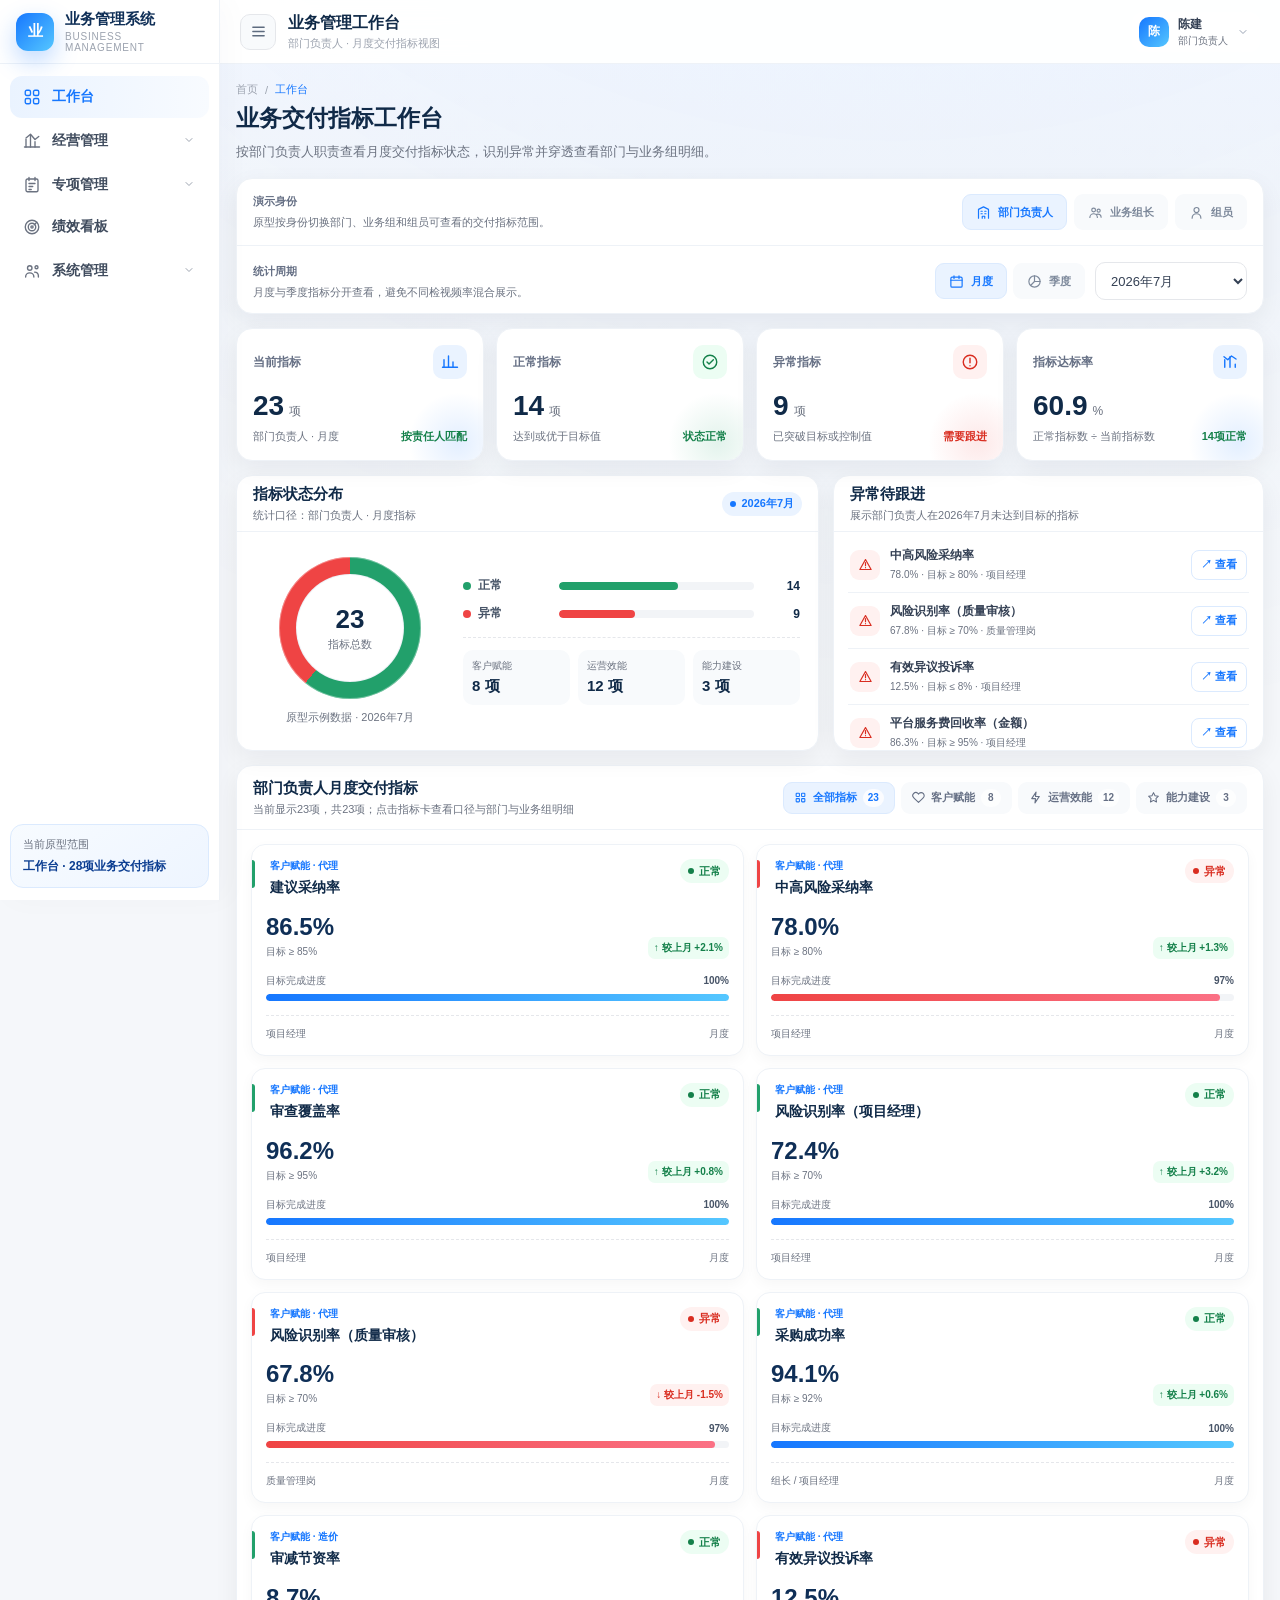
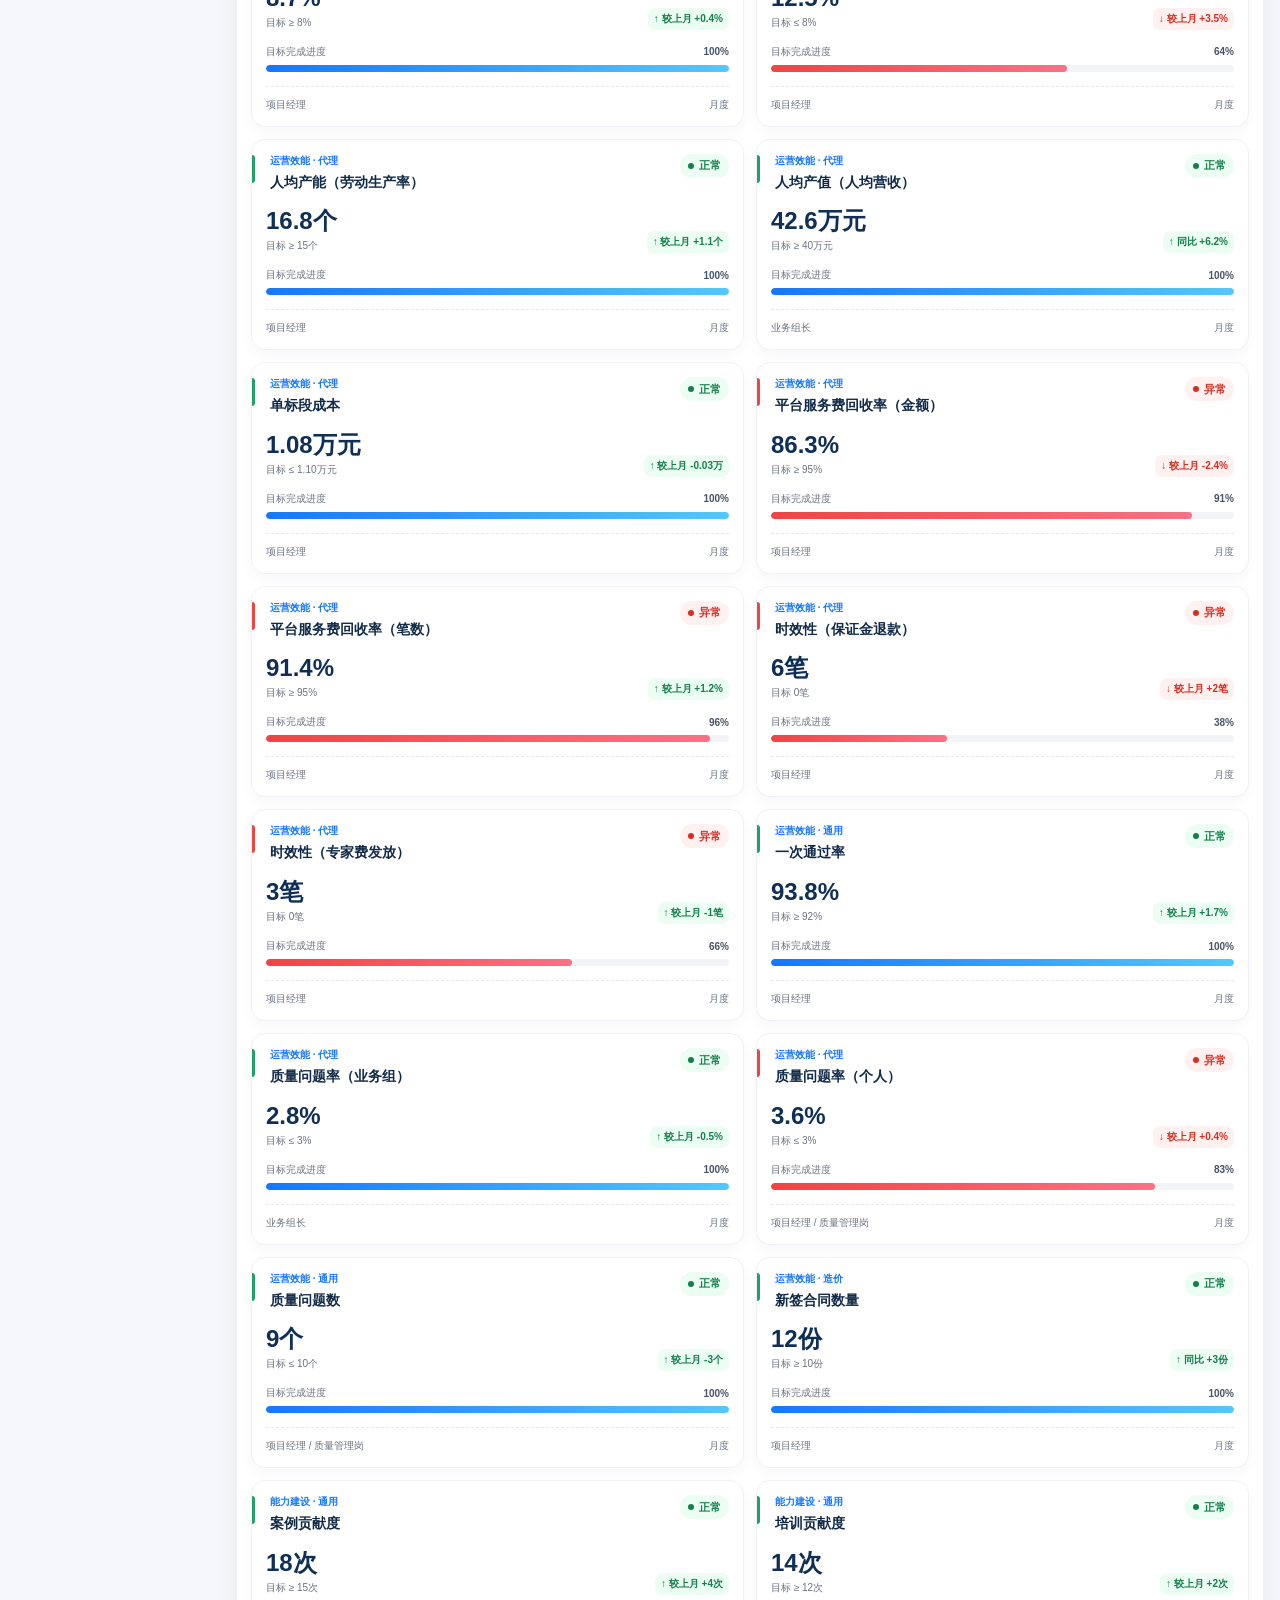
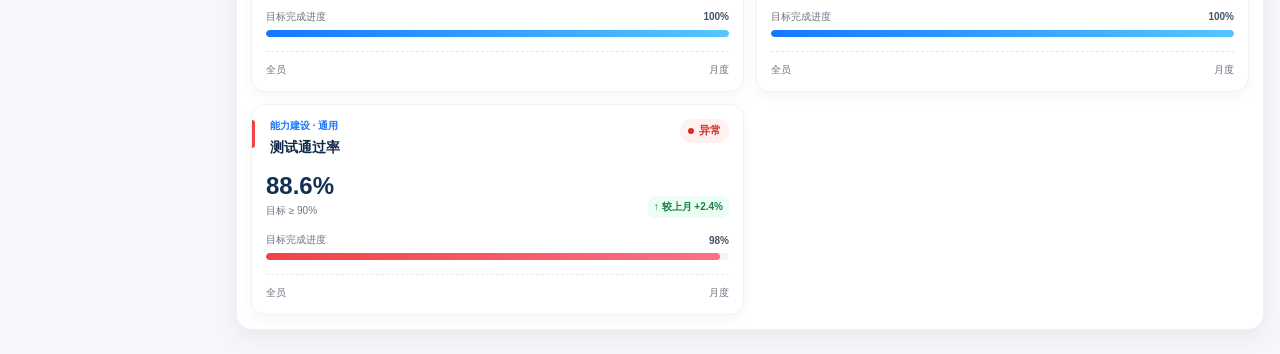
==== pages/dashboard.html @ 9333ccc8 "feat: initialize business management prototype" ====
<!DOCTYPE html>
<html lang="zh-CN">
<head>
  <meta charset="UTF-8" />
  <meta name="viewport" content="width=device-width, initial-scale=1.0" />
  <title>工作台 - 业务管理系统</title>
  <link rel="stylesheet" href="../assets/css/theme.css" />
  <link rel="stylesheet" href="../assets/css/layout.css" />
  <link rel="stylesheet" href="../assets/css/dashboard-controls.css" />
  <link rel="stylesheet" href="../assets/css/dashboard.css" />
</head>
<body data-page="dashboard">
  <div class="app-shell">
    <aside class="app-sidebar">
      <div class="app-brand">
        <div class="brand-mark">业</div>
        <div class="brand-copy">
          <strong>业务管理系统</strong>
          <span>Business Management</span>
        </div>
      </div>
      <nav class="app-menu" id="appMenu" aria-label="主菜单"></nav>
      <div class="sidebar-scope">
        <span>当前原型范围</span>
        <strong>工作台 · 28项业务交付指标</strong>
      </div>
    </aside>

    <main class="app-main">
      <header class="app-topbar">
        <div class="topbar-left">
          <button type="button" class="icon-only-btn" id="sidebarToggle" aria-label="收起侧边菜单" title="收起或展开侧边菜单">
            <svg viewBox="0 0 24 24" aria-hidden="true"><path d="M4 6h16M4 12h16M4 18h16"/></svg>
          </button>
          <div class="topbar-title">
            <strong>业务管理工作台</strong>
            <span id="topbarViewDescription">部门负责人 · 月度交付指标视图</span>
          </div>
        </div>
        <div class="topbar-actions">
          <button type="button" class="user-trigger" aria-expanded="false">
            <div class="avatar" id="currentUserAvatar">陈</div>
            <div class="user-copy"><strong id="currentUserName">陈建</strong><span id="currentUserRole">部门负责人</span></div>
            <span class="chevron"><svg viewBox="0 0 24 24" aria-hidden="true"><path d="m6 9 6 6 6-6"/></svg></span>
          </button>
        </div>
      </header>

      <section class="app-content">
        <div class="page-header">
          <div class="page-title">
            <div class="breadcrumb"><span>首页</span><span>/</span><span class="current">工作台</span></div>
            <h1>业务交付指标工作台</h1>
            <p id="pageViewDescription">按部门负责人职责查看月度交付指标状态，识别异常并穿透查看部门与业务组明细。</p>
          </div>
        </div>

        <section class="panel dashboard-control-panel" aria-label="演示身份与统计周期">
          <div class="dashboard-role-row">
            <div class="dashboard-control-copy">
              <span class="field-label">演示身份</span>
              <p>原型按身份切换部门、业务组和组员可查看的交付指标范围。</p>
            </div>
            <div class="dashboard-role-tabs" id="roleViewTabs" aria-label="切换演示身份"></div>
          </div>
          <div class="dashboard-filter-row">
            <div class="dashboard-control-copy">
              <span class="field-label">统计周期</span>
              <p>月度与季度指标分开查看，避免不同检视频率混合展示。</p>
            </div>
            <div class="dashboard-period-controls">
              <div class="dashboard-period-tabs" id="periodTypeTabs" aria-label="切换统计周期模式">
                <button type="button" class="dashboard-period-tab active" data-period-type="月度" aria-pressed="true">
                  <svg viewBox="0 0 24 24" aria-hidden="true"><rect x="3" y="5" width="18" height="16" rx="2"/><path d="M16 3v4M8 3v4M3 10h18"/></svg>
                  月度
                </button>
                <button type="button" class="dashboard-period-tab" data-period-type="季度" aria-pressed="false">
                  <svg viewBox="0 0 24 24" aria-hidden="true"><circle cx="12" cy="12" r="9"/><path d="M12 3v9h9M12 12 6 18"/></svg>
                  季度
                </button>
              </div>
              <label class="dashboard-period-value">
                <span class="sr-only">选择统计周期</span>
                <select class="form-select" id="periodValueSelect">
                  <option value="2026-07">2026年7月</option>
                  <option value="2026-06">2026年6月</option>
                  <option value="2026-05">2026年5月</option>
                  <option value="2026-04">2026年4月</option>
                  <option value="2026-03">2026年3月</option>
                  <option value="2026-02">2026年2月</option>
                  <option value="2026-01">2026年1月</option>
                  <option value="2025-12">2025年12月</option>
                  <option value="2025-11">2025年11月</option>
                  <option value="2025-10">2025年10月</option>
                  <option value="2025-09">2025年9月</option>
                  <option value="2025-08">2025年8月</option>
                </select>
              </label>
            </div>
          </div>
        </section>

        <section class="dashboard-summary" id="summaryCards" aria-label="指标概览"></section>

        <section class="dashboard-overview-grid">
          <article class="panel">
            <div class="panel-head">
              <div><h2>指标状态分布</h2><p id="statusOverviewDescription">统计口径：部门负责人 · 月度指标</p></div>
              <span class="status-tag pending" id="currentPeriodTag">2026年7月</span>
            </div>
            <div class="status-overview-body" id="statusOverview"></div>
          </article>
          <article class="panel">
            <div class="panel-head">
              <div><h2>异常待跟进</h2><p id="abnormalDescription">展示当前角色与周期下未达到目标的指标</p></div>
            </div>
            <div class="alert-list" id="alertList"></div>
          </article>
        </section>

        <section class="panel indicator-panel">
          <div class="panel-head indicator-panel-head">
            <div><h2 id="indicatorPanelTitle">部门负责人月度交付指标</h2><p id="indicatorResultText">点击指标卡查看口径与业务组明细</p></div>
            <div class="indicator-tabs" id="indicatorTabs" aria-label="指标分类"></div>
          </div>
          <div class="indicator-panel-body">
            <div class="metric-grid" id="metricGrid"></div>
          </div>
        </section>
      </section>
    </main>
  </div>

  <div class="drawer-mask hidden" id="metricDrawerMask"></div>
  <aside class="drawer hidden" id="metricDrawer" role="dialog" aria-modal="true" aria-labelledby="metricDrawerTitle">
    <div class="drawer-head">
      <div><h2 id="metricDrawerTitle">指标详情</h2><p id="metricDrawerSubtitle"></p></div>
      <button type="button" class="icon-only-btn" id="closeMetricDrawer" aria-label="关闭指标详情">
        <svg viewBox="0 0 24 24" aria-hidden="true"><path d="M6 6l12 12M18 6 6 18"/></svg>
      </button>
    </div>
    <div class="drawer-body" id="metricDrawerBody"></div>
    <div class="drawer-foot">
      <button type="button" class="ghost-btn" id="drawerCloseButton">
        <svg viewBox="0 0 24 24" aria-hidden="true"><path d="M18 6 6 18M6 6l12 12"/></svg>
        关闭
      </button>
      <button type="button" class="secondary-btn" id="drawerExportButton">
        <svg viewBox="0 0 24 24" aria-hidden="true"><path d="M12 3v12m0 0 4-4m-4 4-4-4"/><path d="M5 19h14"/></svg>
        导出明细
      </button>
      <button type="button" class="primary-btn" id="drawerDetailButton">
        <svg viewBox="0 0 24 24" aria-hidden="true"><path d="M4 19V5a2 2 0 0 1 2-2h12a2 2 0 0 1 2 2v14"/><path d="M8 7h8M8 11h8M8 15h5"/></svg>
        查看基础数据
      </button>
    </div>
  </aside>

  <script src="../assets/js/navigation.js"></script>
  <script src="../assets/js/common.js"></script>
  <script src="../assets/js/dashboard.js"></script>
</body>
</html>
---- assets/css/theme.css ----
:root {
  --primary: #1677ff;
  --primary-dark: #0b3d91;
  --primary-soft: #eaf3ff;
  --primary-bg: #f3f8ff;
  --primary-rgb: 22, 119, 255;
  --primary-accent: #55c7ff;
  --primary-accent-strong: #4f9cff;
  --primary-border: #bfdbfe;
  --primary-border-soft: #dbeafe;
  --primary-hover-bg: #f4f8ff;
  --primary-panel-bg: #f8fbff;
  --focus-border: #93c5fd;
  --focus-ring: rgba(var(--primary-rgb), 0.14);
  --heading: #102a48;
  --heading-strong: #0f2f57;
  --bg: #f5f7fa;
  --card: #ffffff;
  --text: #1f2937;
  --muted: #6b7280;
  --weak: #9ca3af;
  --border: #e5e7eb;
  --line: #eef2f7;
  --green: #22a06b;
  --green-soft: #ecfdf3;
  --orange: #f59e0b;
  --orange-soft: #fff7e6;
  --red: #ef4444;
  --red-soft: #fff1f0;
  --cyan: #06b6d4;
  --purple: #7c3aed;
  --shadow: 0 18px 45px rgba(20, 80, 180, 0.10);
  --soft-shadow: 0 8px 24px rgba(17, 24, 39, 0.06);
  --primary-shadow: rgba(var(--primary-rgb), 0.20);
  --primary-shadow-strong: rgba(var(--primary-rgb), 0.28);
  --font-size-caption: 11px;
  --font-size-secondary: 12px;
  --font-size-body: 13px;
  --font-size-control: 13px;
  --font-size-section: 14px;
  --sidebar-width: 236px;
  --sidebar-collapsed-width: 76px;
  --topbar-height: 64px;
  --radius-card: 16px;
  --radius-control: 10px;
}

* {
  box-sizing: border-box;
}

html,
body {
  width: 100%;
  min-width: 1180px;
  min-height: 100%;
}

body {
  margin: 0;
  color: var(--text);
  background: var(--bg);
  font-family: -apple-system, BlinkMacSystemFont, "Segoe UI", "PingFang SC",
    "Microsoft YaHei", Arial, sans-serif;
  font-size: var(--font-size-body);
}

button,
input,
textarea,
select {
  font: inherit;
}

button {
  cursor: pointer;
}

button:disabled {
  cursor: not-allowed;
  opacity: 0.56;
  box-shadow: none;
}

a {
  color: inherit;
  text-decoration: none;
}

svg {
  display: block;
}

.hidden {
  display: none !important;
}

.sr-only {
  position: absolute;
  width: 1px;
  height: 1px;
  padding: 0;
  margin: -1px;
  overflow: hidden;
  clip: rect(0, 0, 0, 0);
  white-space: nowrap;
  border: 0;
}
---- assets/css/layout.css ----
.app-shell {
  min-height: 100vh;
  display: grid;
  grid-template-columns: var(--sidebar-width) minmax(0, 1fr);
  background:
    radial-gradient(circle at 70% -20%, rgba(var(--primary-rgb), 0.08), transparent 34%),
    linear-gradient(180deg, #f6f9ff 0%, var(--bg) 220px);
  transition: grid-template-columns 0.22s ease;
}

.app-shell.sidebar-collapsed {
  grid-template-columns: var(--sidebar-collapsed-width) minmax(0, 1fr);
}

.app-sidebar {
  position: sticky;
  top: 0;
  z-index: 30;
  height: 100vh;
  display: flex;
  flex-direction: column;
  overflow: hidden;
  background: rgba(255, 255, 255, 0.98);
  border-right: 1px solid var(--line);
  box-shadow: 8px 0 28px rgba(15, 47, 87, 0.025);
}

.app-brand {
  height: var(--topbar-height);
  flex: 0 0 auto;
  display: flex;
  align-items: center;
  gap: 11px;
  padding: 0 16px;
  border-bottom: 1px solid var(--line);
}

.brand-mark {
  width: 38px;
  height: 38px;
  flex: 0 0 auto;
  display: grid;
  place-items: center;
  color: #fff;
  background: linear-gradient(135deg, var(--primary), var(--primary-accent));
  border-radius: 12px;
  box-shadow: 0 10px 24px var(--primary-shadow-strong);
  font-size: 15px;
  font-weight: 800;
}

.brand-copy {
  min-width: 0;
  display: flex;
  flex-direction: column;
  gap: 2px;
  transition: opacity 0.16s ease;
}

.brand-copy strong {
  overflow: hidden;
  color: var(--heading-strong);
  font-size: 15px;
  font-weight: 800;
  white-space: nowrap;
  text-overflow: ellipsis;
}

.brand-copy span {
  color: var(--weak);
  font-size: 10px;
  letter-spacing: 0.8px;
  text-transform: uppercase;
}

.app-menu {
  flex: 1;
  min-height: 0;
  padding: 12px 10px;
  overflow-x: hidden;
  overflow-y: auto;
}

.nav-item,
.nav-group-head {
  width: 100%;
  height: 42px;
  display: flex;
  align-items: center;
  gap: 10px;
  padding: 0 12px;
  color: #3f4b5d;
  background: transparent;
  border: 0;
  border-radius: 12px;
  font-size: 14px;
  font-weight: 700;
  text-align: left;
  transition: color 0.16s ease, background-color 0.16s ease;
}

.nav-item:hover,
.nav-group-head:hover {
  color: var(--primary);
  background: var(--primary-hover-bg);
}

.nav-item.active {
  color: var(--primary);
  background: linear-gradient(90deg, var(--primary-soft), var(--primary-panel-bg));
}

.nav-icon {
  width: 20px;
  height: 20px;
  flex: 0 0 auto;
  display: inline-flex;
  align-items: center;
  justify-content: center;
  color: #6b7280;
}

.nav-item:hover .nav-icon,
.nav-item.active .nav-icon,
.nav-group-head:hover .nav-icon,
.nav-group.is-active > .nav-group-head .nav-icon {
  color: var(--primary);
}

.nav-icon svg {
  width: 18px;
  height: 18px;
  fill: none;
  stroke: currentColor;
  stroke-width: 1.8;
  stroke-linecap: round;
  stroke-linejoin: round;
}

.nav-label {
  flex: 1;
  min-width: 0;
  overflow: hidden;
  white-space: nowrap;
  text-overflow: ellipsis;
}

.nav-group {
  margin-top: 2px;
  border-radius: 12px;
}

.nav-group.is-active > .nav-group-head {
  color: var(--primary);
}

.nav-chevron {
  width: 14px;
  height: 14px;
  flex: 0 0 auto;
  color: #9ca3af;
  transition: transform 0.2s ease;
}

.nav-chevron svg {
  width: 12px;
  height: 12px;
  fill: none;
  stroke: currentColor;
  stroke-width: 2;
  stroke-linecap: round;
  stroke-linejoin: round;
}

.nav-group.is-open .nav-chevron {
  color: var(--primary);
  transform: rotate(180deg);
}

.nav-children {
  display: none;
  padding: 2px 0 6px;
}

.nav-group.is-open .nav-children {
  display: block;
}

.nav-child {
  position: relative;
  height: 36px;
  display: flex;
  align-items: center;
  padding: 0 12px 0 48px;
  color: #566173;
  border-radius: 10px;
  font-size: 13px;
  font-weight: 600;
  transition: color 0.16s ease, background-color 0.16s ease;
}

.nav-child::before {
  content: "";
  position: absolute;
  left: 32px;
  top: 50%;
  width: 5px;
  height: 5px;
  background: #cbd5e1;
  border-radius: 999px;
  transform: translateY(-50%);
}

.nav-child:hover {
  color: var(--primary);
  background: var(--primary-hover-bg);
}

.nav-child.active {
  color: var(--primary);
  background: linear-gradient(90deg, var(--primary-soft), var(--primary-panel-bg));
  font-weight: 700;
}

.nav-child.active::before {
  background: var(--primary);
  box-shadow: 0 0 0 3px rgba(var(--primary-rgb), 0.10);
}

.sidebar-scope {
  flex: 0 0 auto;
  margin: 8px 10px 12px;
  padding: 12px;
  background: linear-gradient(145deg, #f7fbff, #eef5ff);
  border: 1px solid var(--primary-border-soft);
  border-radius: 13px;
}

.sidebar-scope span {
  display: block;
  margin-bottom: 5px;
  color: var(--muted);
  font-size: 11px;
}

.sidebar-scope strong {
  display: block;
  color: var(--primary-dark);
  font-size: 12px;
  line-height: 1.5;
}

.app-shell.sidebar-collapsed .brand-copy,
.app-shell.sidebar-collapsed .nav-label,
.app-shell.sidebar-collapsed .nav-chevron,
.app-shell.sidebar-collapsed .nav-children,
.app-shell.sidebar-collapsed .sidebar-scope {
  display: none;
}

.app-shell.sidebar-collapsed .app-brand {
  justify-content: center;
  padding: 0;
}

.app-shell.sidebar-collapsed .app-menu {
  padding-right: 8px;
  padding-left: 8px;
}

.app-shell.sidebar-collapsed .nav-item,
.app-shell.sidebar-collapsed .nav-group-head {
  justify-content: center;
  padding: 0;
}

.app-main {
  min-width: 0;
  min-height: 100vh;
  display: flex;
  flex-direction: column;
}

.app-topbar {
  position: sticky;
  top: 0;
  z-index: 20;
  height: var(--topbar-height);
  flex: 0 0 auto;
  display: flex;
  align-items: center;
  justify-content: space-between;
  gap: 18px;
  padding: 0 20px;
  background: rgba(255, 255, 255, 0.94);
  border-bottom: 1px solid var(--line);
  backdrop-filter: blur(14px);
}

.topbar-left,
.topbar-actions,
.toolbar {
  display: flex;
  align-items: center;
}

.topbar-left {
  min-width: 0;
  gap: 12px;
}

.topbar-title {
  min-width: 0;
}

.topbar-title strong {
  display: block;
  color: var(--heading);
  font-size: 16px;
  font-weight: 800;
}

.topbar-title span {
  display: block;
  margin-top: 2px;
  color: var(--weak);
  font-size: 11px;
}

.topbar-actions {
  position: relative;
  justify-content: flex-end;
  gap: 10px;
}

.toolbar {
  gap: 8px;
}

.icon-only-btn {
  width: 36px;
  height: 36px;
  display: inline-flex;
  align-items: center;
  justify-content: center;
  padding: 0;
  color: #5d6b7f;
  background: #f8fafc;
  border: 1px solid var(--border);
  border-radius: 10px;
}

.icon-only-btn:hover {
  color: var(--primary);
  background: var(--primary-hover-bg);
  border-color: var(--primary-border);
}

.icon-only-btn svg {
  width: 17px;
  height: 17px;
  fill: none;
  stroke: currentColor;
  stroke-width: 1.9;
  stroke-linecap: round;
  stroke-linejoin: round;
}

.user-trigger {
  height: 40px;
  display: flex;
  align-items: center;
  gap: 9px;
  padding: 0 10px 0 6px;
  color: #344054;
  background: #fff;
  border: 1px solid transparent;
  border-radius: 12px;
}

.user-trigger:hover,
.user-trigger.is-open {
  background: var(--primary-hover-bg);
  border-color: var(--primary-border-soft);
}

.avatar {
  width: 30px;
  height: 30px;
  display: grid;
  place-items: center;
  color: #fff;
  background: linear-gradient(135deg, var(--primary), var(--primary-accent));
  border-radius: 10px;
  font-size: 12px;
  font-weight: 800;
}

.user-copy {
  display: flex;
  flex-direction: column;
  align-items: flex-start;
  gap: 1px;
}

.user-copy strong {
  font-size: 12px;
}

.user-copy span {
  color: var(--muted);
  font-size: 10px;
}

.user-trigger .chevron {
  width: 12px;
  height: 12px;
  color: #98a2b3;
  transition: transform 0.16s ease;
}

.user-trigger.is-open .chevron {
  transform: rotate(180deg);
}

.user-trigger .chevron svg {
  width: 12px;
  height: 12px;
  fill: none;
  stroke: currentColor;
  stroke-width: 2;
  stroke-linecap: round;
  stroke-linejoin: round;
}

.user-menu {
  position: absolute;
  top: 48px;
  right: 0;
  z-index: 60;
  width: 260px;
  padding: 0 0 8px;
  overflow: hidden;
  background: #fff;
  border: 1px solid var(--line);
  border-radius: 14px;
  box-shadow: 0 18px 44px rgba(15, 23, 42, 0.14);
  transform-origin: top right;
  animation: user-menu-in 0.16s ease both;
}

@keyframes user-menu-in {
  from {
    opacity: 0;
    transform: translateY(-4px) scale(0.98);
  }

  to {
    opacity: 1;
    transform: translateY(0) scale(1);
  }
}

.user-menu-head {
  display: flex;
  align-items: center;
  gap: 10px;
  padding: 14px;
  background: linear-gradient(120deg, var(--primary-soft), var(--primary-panel-bg));
  border-bottom: 1px solid var(--line);
}

.user-menu-head div:last-child {
  min-width: 0;
}

.user-menu-head .avatar {
  width: 40px;
  height: 40px;
  flex: 0 0 auto;
  border-radius: 50%;
  font-size: 15px;
  box-shadow: 0 5px 12px var(--primary-shadow);
}

.user-menu-head strong,
.user-menu-head span {
  display: block;
}

.user-menu-head strong {
  color: var(--heading);
  font-size: 14px;
}

.user-menu-head span {
  margin-top: 4px;
  color: var(--muted);
  font-size: 12px;
}

.user-menu-meta {
  padding: 5px 0 2px;
}

.user-menu-row {
  display: flex;
  align-items: center;
  justify-content: space-between;
  gap: 12px;
  padding: 6px 14px;
  font-size: 12px;
}

.user-menu-row span {
  color: var(--muted);
}

.user-menu-row strong {
  color: #344054;
  font-weight: 700;
}

.user-menu-divider {
  height: 1px;
  margin: 6px 0;
  background: var(--line);
}

.user-menu-item,
.user-menu-action {
  width: 100%;
  height: 40px;
  display: flex;
  align-items: center;
  gap: 10px;
  padding: 0 14px;
  color: #465266;
  background: transparent;
  border: 0;
  font-size: 13px;
  font-weight: 500;
  text-align: left;
}

.user-menu-item:hover {
  color: var(--primary);
  background: var(--primary-hover-bg);
}

.user-menu-action {
  color: #d92d20;
  font-weight: 600;
}

.user-menu-action:hover {
  background: var(--red-soft);
}

.user-menu-icon {
  width: 18px;
  height: 18px;
  flex: 0 0 auto;
  display: inline-flex;
  align-items: center;
  justify-content: center;
  color: #6b7280;
}

.user-menu-item:hover .user-menu-icon {
  color: var(--primary);
}

.user-menu-action .user-menu-icon {
  color: #ef4444;
}

.user-menu-icon svg {
  width: 16px;
  height: 16px;
  fill: none;
  stroke: currentColor;
  stroke-width: 1.9;
  stroke-linecap: round;
  stroke-linejoin: round;
}

.app-content {
  flex: 1;
  min-height: 0;
  padding: 18px 20px 24px;
}

.page-header {
  display: flex;
  align-items: flex-start;
  justify-content: space-between;
  gap: 20px;
  margin-bottom: 16px;
}

.breadcrumb {
  display: flex;
  align-items: center;
  gap: 7px;
  margin-bottom: 7px;
  color: var(--weak);
  font-size: 11px;
}

.breadcrumb .current {
  color: var(--primary);
}

.page-title h1 {
  margin: 0;
  color: var(--heading);
  font-size: 23px;
  line-height: 1.3;
}

.page-title p {
  max-width: 760px;
  margin: 7px 0 0;
  color: var(--muted);
  font-size: 13px;
  line-height: 1.65;
}

.page-actions {
  display: flex;
  align-items: center;
  justify-content: flex-end;
  gap: 8px;
  padding-top: 16px;
}

.primary-btn,
.secondary-btn,
.ghost-btn,
.danger-btn {
  min-height: 36px;
  display: inline-flex;
  align-items: center;
  justify-content: center;
  gap: 6px;
  padding: 0 13px;
  border: 1px solid transparent;
  border-radius: var(--radius-control);
  font-size: 13px;
  font-weight: 700;
  white-space: nowrap;
}

.primary-btn {
  color: #fff;
  background: var(--primary);
  box-shadow: 0 8px 18px var(--primary-shadow);
}

.primary-btn:hover {
  background: #0969da;
}

.secondary-btn {
  color: var(--primary);
  background: #fff;
  border-color: var(--primary-border);
}

.secondary-btn:hover {
  background: var(--primary-hover-bg);
}

.ghost-btn {
  color: #526173;
  background: #f8fafc;
  border-color: var(--border);
}

.ghost-btn:hover {
  color: var(--primary);
  border-color: var(--primary-border);
}

.danger-btn {
  color: #d92d20;
  background: #fff;
  border-color: #fecaca;
}

.primary-btn svg,
.secondary-btn svg,
.ghost-btn svg,
.danger-btn svg {
  width: 15px;
  height: 15px;
  fill: none;
  stroke: currentColor;
  stroke-width: 1.9;
  stroke-linecap: round;
  stroke-linejoin: round;
}

.panel,
.card {
  background: var(--card);
  border: 1px solid var(--line);
  border-radius: var(--radius-card);
  box-shadow: var(--soft-shadow);
}

.panel-head {
  min-height: 56px;
  display: flex;
  align-items: center;
  justify-content: space-between;
  gap: 14px;
  padding: 0 16px;
  border-bottom: 1px solid var(--line);
}

.panel-head h2,
.panel-head h3 {
  margin: 0;
  color: var(--heading);
  font-size: 15px;
}

.panel-head p {
  margin: 4px 0 0;
  color: var(--muted);
  font-size: 11px;
}

.search-input,
.form-select {
  height: 38px;
  color: #344054;
  background: #fff;
  border: 1px solid var(--border);
  border-radius: var(--radius-control);
  outline: none;
}

.search-input {
  width: 250px;
  padding: 0 12px 0 36px;
}

.form-select {
  min-width: 132px;
  padding: 0 34px 0 11px;
}

.search-input:focus,
.form-select:focus {
  border-color: var(--focus-border);
  box-shadow: 0 0 0 3px var(--focus-ring);
}

.field-label {
  display: block;
  margin-bottom: 6px;
  color: #667085;
  font-size: 11px;
  font-weight: 700;
}

.status-tag {
  min-height: 24px;
  display: inline-flex;
  align-items: center;
  gap: 5px;
  padding: 0 8px;
  border-radius: 999px;
  font-size: 11px;
  font-weight: 700;
}

.status-tag::before {
  content: "";
  width: 6px;
  height: 6px;
  background: currentColor;
  border-radius: 999px;
}

.status-tag.normal {
  color: #14804a;
  background: var(--green-soft);
}

.status-tag.warning {
  color: #b45f06;
  background: var(--orange-soft);
}

.status-tag.risk {
  color: #d92d20;
  background: var(--red-soft);
}

.status-tag.pending {
  color: var(--primary);
  background: var(--primary-soft);
}

.toast {
  position: fixed;
  top: 78px;
  left: 50%;
  z-index: 100;
  min-width: 180px;
  max-width: 460px;
  padding: 11px 16px;
  color: #0f5132;
  background: #ecfdf3;
  border: 1px solid #abefc6;
  border-radius: 999px;
  box-shadow: 0 14px 30px rgba(17, 24, 39, 0.12);
  transform: translateX(-50%);
  font-size: 12px;
  font-weight: 700;
  text-align: center;
}

.toast.is-error {
  color: #b42318;
  background: var(--red-soft);
  border-color: #fecaca;
}

.modal-mask {
  position: fixed;
  inset: 0;
  z-index: 90;
  background: rgba(15, 23, 42, 0.34);
  backdrop-filter: blur(2px);
}

.modal {
  position: fixed;
  top: 50%;
  left: 50%;
  z-index: 100;
  width: 660px;
  max-height: 86vh;
  display: flex;
  flex-direction: column;
  overflow: hidden;
  background: #fff;
  border: 1px solid rgba(229, 231, 235, 0.92);
  border-radius: 20px;
  box-shadow: 0 30px 70px rgba(15, 23, 42, 0.22);
  transform: translate(-50%, -50%);
  animation: modal-in 0.18s ease both;
}

.modal.small {
  width: 470px;
}

@keyframes modal-in {
  from {
    opacity: 0;
    transform: translate(-50%, calc(-50% - 8px)) scale(0.98);
  }

  to {
    opacity: 1;
    transform: translate(-50%, -50%) scale(1);
  }
}

.modal-head {
  min-height: 76px;
  display: flex;
  align-items: flex-start;
  justify-content: space-between;
  gap: 16px;
  padding: 18px 20px;
  border-bottom: 1px solid var(--line);
}

.modal-head h3 {
  margin: 0;
  color: var(--heading);
  font-size: 18px;
}

.modal-head p {
  margin: 6px 0 0;
  color: var(--muted);
  font-size: 12px;
  line-height: 1.6;
}

.modal-close {
  width: 32px;
  height: 32px;
  flex: 0 0 auto;
  display: inline-flex;
  align-items: center;
  justify-content: center;
  padding: 0;
  color: var(--muted);
  background: #f8fafc;
  border: 1px solid var(--border);
  border-radius: 9px;
}

.modal-close:hover {
  color: var(--primary);
  border-color: var(--primary-border);
}

.modal-close svg {
  width: 15px;
  height: 15px;
  fill: none;
  stroke: currentColor;
  stroke-width: 2;
  stroke-linecap: round;
  stroke-linejoin: round;
}

.modal-body {
  min-height: 0;
  padding: 20px;
  overflow: auto;
}

.modal-foot {
  min-height: 64px;
  display: flex;
  align-items: center;
  justify-content: flex-end;
  gap: 8px;
  padding: 12px 20px;
  border-top: 1px solid var(--line);
}

.form-grid {
  display: grid;
  grid-template-columns: repeat(2, minmax(0, 1fr));
  gap: 15px;
}

.form-grid.one-column {
  grid-template-columns: 1fr;
}

.field {
  min-width: 0;
}

.field > span {
  display: block;
  margin-bottom: 7px;
  color: #475467;
  font-size: 12px;
  font-weight: 700;
}

.field input,
.field select,
.field textarea {
  width: 100%;
  color: #344054;
  background: #fff;
  border: 1px solid var(--border);
  border-radius: var(--radius-control);
  outline: none;
}

.field input,
.field select {
  height: 40px;
  padding: 0 11px;
}

.field textarea {
  min-height: 88px;
  padding: 10px 11px;
  line-height: 1.6;
  resize: vertical;
}

.field input:focus,
.field select:focus,
.field textarea:focus {
  border-color: var(--focus-border);
  box-shadow: 0 0 0 3px var(--focus-ring);
}

.field input:disabled,
.field select:disabled {
  color: #667085;
  background: #f8fafc;
  cursor: not-allowed;
}

.field.full {
  grid-column: 1 / -1;
}

.required-mark {
  margin-left: 2px;
  color: var(--red);
}

.form-tip {
  padding: 10px 12px;
  color: #667085;
  background: #f8fafc;
  border: 1px solid var(--line);
  border-radius: 10px;
  font-size: 11px;
  line-height: 1.65;
}

.drawer-mask {
  position: fixed;
  inset: 0;
  z-index: 70;
  background: rgba(15, 23, 42, 0.34);
  backdrop-filter: blur(2px);
}

.drawer {
  position: fixed;
  top: 0;
  right: 0;
  z-index: 80;
  width: min(560px, 92vw);
  height: 100vh;
  display: flex;
  flex-direction: column;
  background: #fff;
  box-shadow: -18px 0 46px rgba(15, 23, 42, 0.16);
}

.drawer-head {
  min-height: 76px;
  display: flex;
  align-items: flex-start;
  justify-content: space-between;
  gap: 18px;
  padding: 18px 20px;
  border-bottom: 1px solid var(--line);
}

.drawer-head h2 {
  margin: 0;
  color: var(--heading);
  font-size: 18px;
}

.drawer-head p {
  margin: 6px 0 0;
  color: var(--muted);
  font-size: 12px;
}

.drawer-body {
  flex: 1;
  min-height: 0;
  padding: 18px 20px;
  overflow: auto;
}

.drawer-foot {
  min-height: 68px;
  display: flex;
  align-items: center;
  justify-content: flex-end;
  gap: 8px;
  padding: 12px 20px;
  border-top: 1px solid var(--line);
}

@media (max-width: 1360px) {
  :root {
    --sidebar-width: 220px;
  }

  .app-content {
    padding-right: 16px;
    padding-left: 16px;
  }
}
---- assets/css/dashboard-controls.css ----
.dashboard-control-panel {
  margin-bottom: 14px;
  padding: 0;
}

.dashboard-role-row,
.dashboard-filter-row {
  display: flex;
  align-items: center;
  justify-content: space-between;
  gap: 24px;
  min-height: 67px;
  padding: 13px 16px;
}

.dashboard-role-row {
  border-bottom: 1px solid var(--line);
}

.dashboard-control-copy {
  min-width: 260px;
}

.dashboard-control-copy .field-label {
  margin-bottom: 0;
}

.dashboard-control-copy p {
  margin: 5px 0 0;
  color: var(--muted);
  font-size: 11px;
  line-height: 1.5;
}

.dashboard-role-tabs,
.dashboard-period-controls,
.dashboard-period-tabs,
.dashboard-extra-filters {
  display: flex;
  align-items: center;
}

.dashboard-role-tabs,
.dashboard-extra-filters {
  justify-content: flex-end;
}

.dashboard-role-tabs {
  gap: 7px;
}

.dashboard-role-tab,
.dashboard-period-tab {
  min-height: 36px;
  display: inline-flex;
  align-items: center;
  justify-content: center;
  gap: 7px;
  padding: 0 13px;
  color: #7d899b;
  background: #f8fafc;
  border: 1px solid transparent;
  border-radius: 9px;
  font-size: 11px;
  font-weight: 700;
  white-space: nowrap;
  transition:
    color 0.16s ease,
    background-color 0.16s ease,
    border-color 0.16s ease,
    transform 0.16s ease;
}

.dashboard-role-tab:hover,
.dashboard-period-tab:hover {
  color: var(--primary);
  background: var(--primary-hover-bg);
}

.dashboard-role-tab:active,
.dashboard-period-tab:active {
  transform: translateY(1px);
}

.dashboard-role-tab.active,
.dashboard-period-tab.active {
  color: var(--primary);
  background: var(--primary-soft);
  border-color: var(--primary-border-soft);
}

.dashboard-role-tab:focus-visible,
.dashboard-period-tab:focus-visible {
  outline: 2px solid rgba(var(--primary-rgb), 0.28);
  outline-offset: 2px;
}

.dashboard-role-tab svg,
.dashboard-period-tab svg {
  width: 15px;
  height: 15px;
  flex: 0 0 auto;
  fill: none;
  stroke: currentColor;
  stroke-width: 1.9;
  stroke-linecap: round;
  stroke-linejoin: round;
}

.dashboard-filter-row {
  align-items: flex-end;
}

.dashboard-period-controls {
  gap: 10px;
}

.dashboard-period-tabs {
  gap: 6px;
}

.dashboard-period-value {
  min-width: 152px;
}

.dashboard-period-value .form-select {
  width: 100%;
  min-height: 36px;
}

.dashboard-extra-filters {
  flex: 1;
  gap: 10px;
  min-width: 0;
}

.dashboard-filter-field {
  min-width: 118px;
}

.dashboard-inline-filter {
  display: flex;
  align-items: center;
  gap: 8px;
  min-width: 0;
}

.dashboard-inline-filter > .field-label,
.dashboard-inline-filter > span:first-child {
  flex: 0 0 auto;
  margin: 0;
  white-space: nowrap;
}

.dashboard-inline-filter .form-select {
  flex: 1;
  min-width: 132px;
}

.dashboard-filter-field > .field-label,
.dashboard-filter-field > span:first-child {
  margin-bottom: 5px;
}

.dashboard-filter-field.dashboard-inline-filter > .field-label,
.dashboard-filter-field.dashboard-inline-filter > span:first-child {
  margin-bottom: 0;
}

.dashboard-filter-field .form-select {
  width: 100%;
  min-width: 118px;
}

.dashboard-filter-field select:disabled {
  color: #98a2b3;
  background: #f8fafc;
  cursor: not-allowed;
}

@media (max-width: 1180px) {
  .dashboard-role-row,
  .dashboard-filter-row {
    align-items: flex-start;
    flex-direction: column;
    gap: 12px;
  }

  .dashboard-control-copy {
    min-width: 0;
  }

  .dashboard-role-tabs,
  .dashboard-extra-filters {
    width: 100%;
    justify-content: flex-start;
  }

  .dashboard-extra-filters {
    flex-wrap: wrap;
  }
}

@media (max-width: 760px) {
  .dashboard-role-tabs,
  .dashboard-period-controls,
  .dashboard-period-tabs,
  .dashboard-extra-filters {
    width: 100%;
  }

  .dashboard-role-tabs,
  .dashboard-period-tabs {
    display: grid;
    grid-template-columns: repeat(3, minmax(0, 1fr));
  }

  .dashboard-period-controls {
    align-items: stretch;
    flex-direction: column;
  }

  .dashboard-period-tabs {
    grid-template-columns: repeat(2, minmax(0, 1fr));
  }

  .dashboard-role-tab,
  .dashboard-period-tab {
    width: 100%;
    padding: 0 9px;
  }

  .dashboard-period-value,
  .dashboard-filter-field {
    width: 100%;
    min-width: 0;
  }

  .dashboard-inline-filter {
    align-items: center;
  }
}
---- assets/css/dashboard.css ----
.dashboard-summary {
  display: grid;
  grid-template-columns: repeat(4, minmax(0, 1fr));
  gap: 12px;
  margin-bottom: 14px;
}

.summary-card {
  position: relative;
  min-height: 126px;
  overflow: hidden;
  padding: 16px;
}

.summary-card::after {
  content: "";
  position: absolute;
  right: -25px;
  bottom: -32px;
  width: 100px;
  height: 100px;
  background: radial-gradient(circle, rgba(var(--primary-rgb), 0.12), transparent 70%);
  border-radius: 50%;
}

.summary-card.abnormal::after {
  background: radial-gradient(circle, rgba(239, 68, 68, 0.12), transparent 70%);
}

.summary-card.success::after {
  background: radial-gradient(circle, rgba(34, 160, 107, 0.13), transparent 70%);
}

.summary-top {
  position: relative;
  z-index: 1;
  display: flex;
  align-items: center;
  justify-content: space-between;
  gap: 10px;
}

.summary-label {
  color: #667085;
  font-size: 12px;
  font-weight: 700;
}

.summary-icon {
  width: 34px;
  height: 34px;
  display: inline-flex;
  align-items: center;
  justify-content: center;
  color: var(--primary);
  background: var(--primary-soft);
  border-radius: 10px;
}

.summary-card.abnormal .summary-icon {
  color: #d92d20;
  background: var(--red-soft);
}

.summary-card.success .summary-icon {
  color: #14804a;
  background: var(--green-soft);
}

.summary-icon svg {
  width: 18px;
  height: 18px;
  fill: none;
  stroke: currentColor;
  stroke-width: 1.9;
  stroke-linecap: round;
  stroke-linejoin: round;
}

.summary-value {
  position: relative;
  z-index: 1;
  display: flex;
  align-items: baseline;
  gap: 5px;
  margin-top: 13px;
  color: var(--heading);
}

.summary-value strong {
  font-size: 28px;
  line-height: 1;
}

.summary-value span {
  color: var(--muted);
  font-size: 12px;
}

.summary-foot {
  position: relative;
  z-index: 1;
  display: flex;
  align-items: center;
  justify-content: space-between;
  gap: 8px;
  margin-top: 9px;
  color: var(--muted);
  font-size: 11px;
}

.summary-trend {
  color: #14804a;
  font-weight: 700;
}

.summary-trend.down {
  color: #d92d20;
}

.dashboard-overview-grid {
  display: grid;
  grid-template-columns: minmax(0, 1.15fr) minmax(330px, 0.85fr);
  gap: 14px;
  margin-bottom: 14px;
}

.status-overview-body {
  min-height: 218px;
  display: grid;
  grid-template-columns: 190px minmax(0, 1fr);
  align-items: center;
  gap: 18px;
  padding: 18px;
}

.status-donut-wrap {
  display: flex;
  flex-direction: column;
  align-items: center;
  gap: 11px;
}

.status-donut {
  --normal-deg: 231deg;
  position: relative;
  width: 142px;
  height: 142px;
  display: grid;
  place-items: center;
  background:
    conic-gradient(
      var(--green) 0 var(--normal-deg),
      var(--red) var(--normal-deg) 360deg
    );
  border-radius: 50%;
  box-shadow: inset 0 0 0 1px rgba(255, 255, 255, 0.35);
}

.status-donut::before {
  content: "";
  position: absolute;
  inset: 18px;
  background: #fff;
  border-radius: 50%;
  box-shadow: 0 0 0 1px var(--line);
}

.status-donut-center {
  position: relative;
  z-index: 1;
  text-align: center;
}

.status-donut-center strong,
.status-donut-center span {
  display: block;
}

.status-donut-center strong {
  color: var(--heading);
  font-size: 26px;
}

.status-donut-center span {
  margin-top: 2px;
  color: var(--muted);
  font-size: 11px;
}

.status-donut-wrap > span {
  color: var(--muted);
  font-size: 11px;
}

.status-analysis {
  display: flex;
  flex-direction: column;
  gap: 11px;
}

.status-row {
  display: grid;
  grid-template-columns: 86px minmax(100px, 1fr) 36px;
  align-items: center;
  gap: 10px;
}

.status-name {
  display: flex;
  align-items: center;
  gap: 7px;
  color: #475467;
  font-size: 12px;
  font-weight: 700;
}

.status-dot {
  width: 8px;
  height: 8px;
  background: var(--green);
  border-radius: 999px;
}

.status-dot.abnormal {
  background: var(--red);
}

.status-bar {
  height: 8px;
  overflow: hidden;
  background: #f2f4f7;
  border-radius: 999px;
}

.status-bar span {
  display: block;
  height: 100%;
  background: var(--green);
  border-radius: inherit;
}

.status-bar span.abnormal {
  background: var(--red);
}

.status-count {
  color: var(--heading);
  font-size: 12px;
  font-weight: 800;
  text-align: right;
}

.direction-summary {
  display: grid;
  grid-template-columns: repeat(3, minmax(0, 1fr));
  gap: 8px;
  margin-top: 4px;
  padding-top: 12px;
  border-top: 1px dashed var(--border);
}

.direction-mini {
  padding: 9px;
  background: #f8fafc;
  border-radius: 10px;
}

.direction-mini span,
.direction-mini strong {
  display: block;
}

.direction-mini span {
  color: var(--muted);
  font-size: 10px;
}

.direction-mini strong {
  margin-top: 4px;
  color: var(--heading);
  font-size: 15px;
}

.alert-list {
  max-height: 218px;
  padding: 5px 14px 10px;
  overflow: auto;
}

.alert-item {
  display: grid;
  grid-template-columns: 30px minmax(0, 1fr) auto;
  gap: 10px;
  align-items: center;
  padding: 10px 2px;
  border-bottom: 1px solid var(--line);
}

.alert-item:last-child {
  border-bottom: 0;
}

.alert-icon {
  width: 30px;
  height: 30px;
  display: inline-flex;
  align-items: center;
  justify-content: center;
  color: #d92d20;
  background: var(--red-soft);
  border-radius: 9px;
}

.alert-icon svg {
  width: 15px;
  height: 15px;
  fill: none;
  stroke: currentColor;
  stroke-width: 1.9;
  stroke-linecap: round;
  stroke-linejoin: round;
}

.alert-copy {
  min-width: 0;
}

.alert-copy strong,
.alert-copy span {
  display: block;
}

.alert-copy strong {
  overflow: hidden;
  color: #344054;
  font-size: 12px;
  white-space: nowrap;
  text-overflow: ellipsis;
}

.alert-copy span {
  margin-top: 4px;
  color: var(--muted);
  font-size: 10px;
}

.alert-action {
  min-height: 30px;
  padding: 0 9px;
  color: var(--primary);
  background: #fff;
  border: 1px solid var(--primary-border-soft);
  border-radius: 8px;
  font-size: 11px;
  font-weight: 700;
}

.alert-action:hover {
  background: var(--primary-hover-bg);
}

.alert-empty {
  min-height: 186px;
  display: flex;
  flex-direction: column;
  align-items: center;
  justify-content: center;
  padding: 20px;
  color: var(--muted);
  text-align: center;
}

.alert-empty svg {
  width: 34px;
  height: 34px;
  margin-bottom: 10px;
  color: var(--green);
  fill: none;
  stroke: currentColor;
  stroke-width: 1.7;
  stroke-linecap: round;
  stroke-linejoin: round;
}

.alert-empty strong {
  color: var(--heading);
  font-size: 13px;
}

.alert-empty span {
  margin-top: 5px;
  font-size: 11px;
}

.status-tag.abnormal {
  color: #d92d20;
  background: var(--red-soft);
}

.indicator-panel {
  overflow: hidden;
}

.indicator-panel-head {
  min-height: 64px;
  flex-wrap: wrap;
  padding-top: 10px;
  padding-bottom: 10px;
}

.indicator-tabs {
  display: flex;
  align-items: center;
  gap: 6px;
}

.indicator-tab {
  min-height: 32px;
  display: inline-flex;
  align-items: center;
  gap: 6px;
  padding: 0 10px;
  color: #667085;
  background: #f8fafc;
  border: 1px solid transparent;
  border-radius: 9px;
  font-size: 11px;
  font-weight: 700;
}

.indicator-tab:hover {
  color: var(--primary);
  background: var(--primary-hover-bg);
}

.indicator-tab.active {
  color: var(--primary);
  background: var(--primary-soft);
  border-color: var(--primary-border-soft);
}

.indicator-tab svg {
  width: 13px;
  height: 13px;
  fill: none;
  stroke: currentColor;
  stroke-width: 2;
  stroke-linecap: round;
  stroke-linejoin: round;
}

.indicator-tab em {
  min-width: 20px;
  height: 18px;
  display: inline-flex;
  align-items: center;
  justify-content: center;
  padding: 0 5px;
  color: inherit;
  background: rgba(255, 255, 255, 0.8);
  border-radius: 999px;
  font-size: 10px;
  font-style: normal;
}

.indicator-panel-body {
  padding: 14px;
}

.metric-grid {
  display: grid;
  grid-template-columns: repeat(3, minmax(0, 1fr));
  gap: 12px;
}

.metric-card {
  position: relative;
  min-height: 204px;
  padding: 14px;
  background: #fff;
  border: 1px solid var(--line);
  border-radius: 14px;
  box-shadow: 0 5px 14px rgba(17, 24, 39, 0.035);
  outline: none;
  transition: transform 0.16s ease, border-color 0.16s ease, box-shadow 0.16s ease;
}

.metric-card:hover,
.metric-card:focus-visible {
  border-color: var(--primary-border);
  box-shadow: 0 10px 24px rgba(var(--primary-rgb), 0.10);
  transform: translateY(-2px);
}

.metric-card::before {
  content: "";
  position: absolute;
  top: 15px;
  left: 0;
  width: 3px;
  height: 28px;
  background: var(--green);
  border-radius: 0 3px 3px 0;
}

.metric-card.abnormal::before {
  background: var(--red);
}

.metric-head {
  display: flex;
  align-items: flex-start;
  justify-content: space-between;
  gap: 10px;
}

.metric-title-wrap {
  min-width: 0;
  padding-left: 4px;
}

.metric-direction {
  display: block;
  margin-bottom: 5px;
  color: var(--primary);
  font-size: 10px;
  font-weight: 700;
}

.metric-title {
  margin: 0;
  overflow: hidden;
  color: var(--heading);
  font-size: 14px;
  line-height: 1.4;
  white-space: nowrap;
  text-overflow: ellipsis;
}

.metric-value-row {
  display: flex;
  align-items: flex-end;
  justify-content: space-between;
  gap: 12px;
  margin-top: 17px;
}

.metric-value strong {
  display: block;
  color: var(--heading-strong);
  font-size: 24px;
  line-height: 1;
}

.metric-value span {
  display: block;
  margin-top: 6px;
  color: var(--muted);
  font-size: 10px;
}

.metric-trend {
  display: inline-flex;
  align-items: center;
  gap: 3px;
  padding: 4px 6px;
  color: #14804a;
  background: var(--green-soft);
  border-radius: 7px;
  font-size: 10px;
  font-weight: 700;
}

.metric-trend.bad {
  color: #d92d20;
  background: var(--red-soft);
}

.metric-progress {
  margin-top: 15px;
}

.metric-progress-head {
  display: flex;
  align-items: center;
  justify-content: space-between;
  gap: 10px;
  margin-bottom: 6px;
  color: var(--muted);
  font-size: 10px;
}

.metric-progress-head strong {
  color: #475467;
}

.metric-progress-bar {
  height: 7px;
  overflow: hidden;
  background: #f2f4f7;
  border-radius: 999px;
}

.metric-progress-bar span {
  display: block;
  height: 100%;
  background: linear-gradient(90deg, var(--primary), var(--primary-accent));
  border-radius: inherit;
}

.metric-card.abnormal .metric-progress-bar span {
  background: linear-gradient(90deg, #ef4444, #fb7185);
}

.metric-meta {
  display: flex;
  align-items: center;
  justify-content: space-between;
  gap: 10px;
  margin-top: 14px;
  padding-top: 11px;
  color: var(--muted);
  border-top: 1px dashed var(--border);
  font-size: 10px;
}

.metric-meta span {
  overflow: hidden;
  white-space: nowrap;
  text-overflow: ellipsis;
}

.empty-state {
  padding: 60px 20px;
  color: var(--muted);
  text-align: center;
}

.empty-state strong {
  display: block;
  margin-bottom: 8px;
  color: var(--heading);
  font-size: 15px;
}

.drawer-metric-summary {
  display: grid;
  grid-template-columns: repeat(3, minmax(0, 1fr));
  gap: 10px;
  margin-bottom: 16px;
}

.drawer-stat {
  padding: 12px;
  background: #f8fafc;
  border: 1px solid var(--line);
  border-radius: 11px;
}

.drawer-stat span,
.drawer-stat strong {
  display: block;
}

.drawer-stat span {
  color: var(--muted);
  font-size: 10px;
}

.drawer-stat strong {
  margin-top: 6px;
  color: var(--heading);
  font-size: 16px;
}

.drawer-section {
  margin-top: 16px;
}

.drawer-section h3 {
  margin: 0 0 9px;
  color: var(--heading);
  font-size: 13px;
}

.drawer-definition {
  margin: 0;
  padding: 12px;
  color: #475467;
  background: var(--primary-panel-bg);
  border: 1px solid var(--primary-border-soft);
  border-radius: 11px;
  font-size: 12px;
  line-height: 1.7;
}

.detail-table {
  width: 100%;
  overflow: hidden;
  border-collapse: separate;
  border-spacing: 0;
  border: 1px solid var(--line);
  border-radius: 11px;
}

.detail-table th,
.detail-table td {
  padding: 10px;
  border-bottom: 1px solid var(--line);
  font-size: 11px;
  text-align: left;
}

.detail-table th {
  color: #667085;
  background: #f8fafc;
  font-weight: 700;
}

.detail-table td {
  color: #344054;
}

.detail-table tr:last-child td {
  border-bottom: 0;
}

@media (max-width: 1380px) {
  .metric-grid {
    grid-template-columns: repeat(2, minmax(0, 1fr));
  }
}

@media (max-width: 980px) {
  .dashboard-summary {
    grid-template-columns: repeat(2, minmax(0, 1fr));
  }

  .dashboard-overview-grid {
    grid-template-columns: 1fr;
  }
}
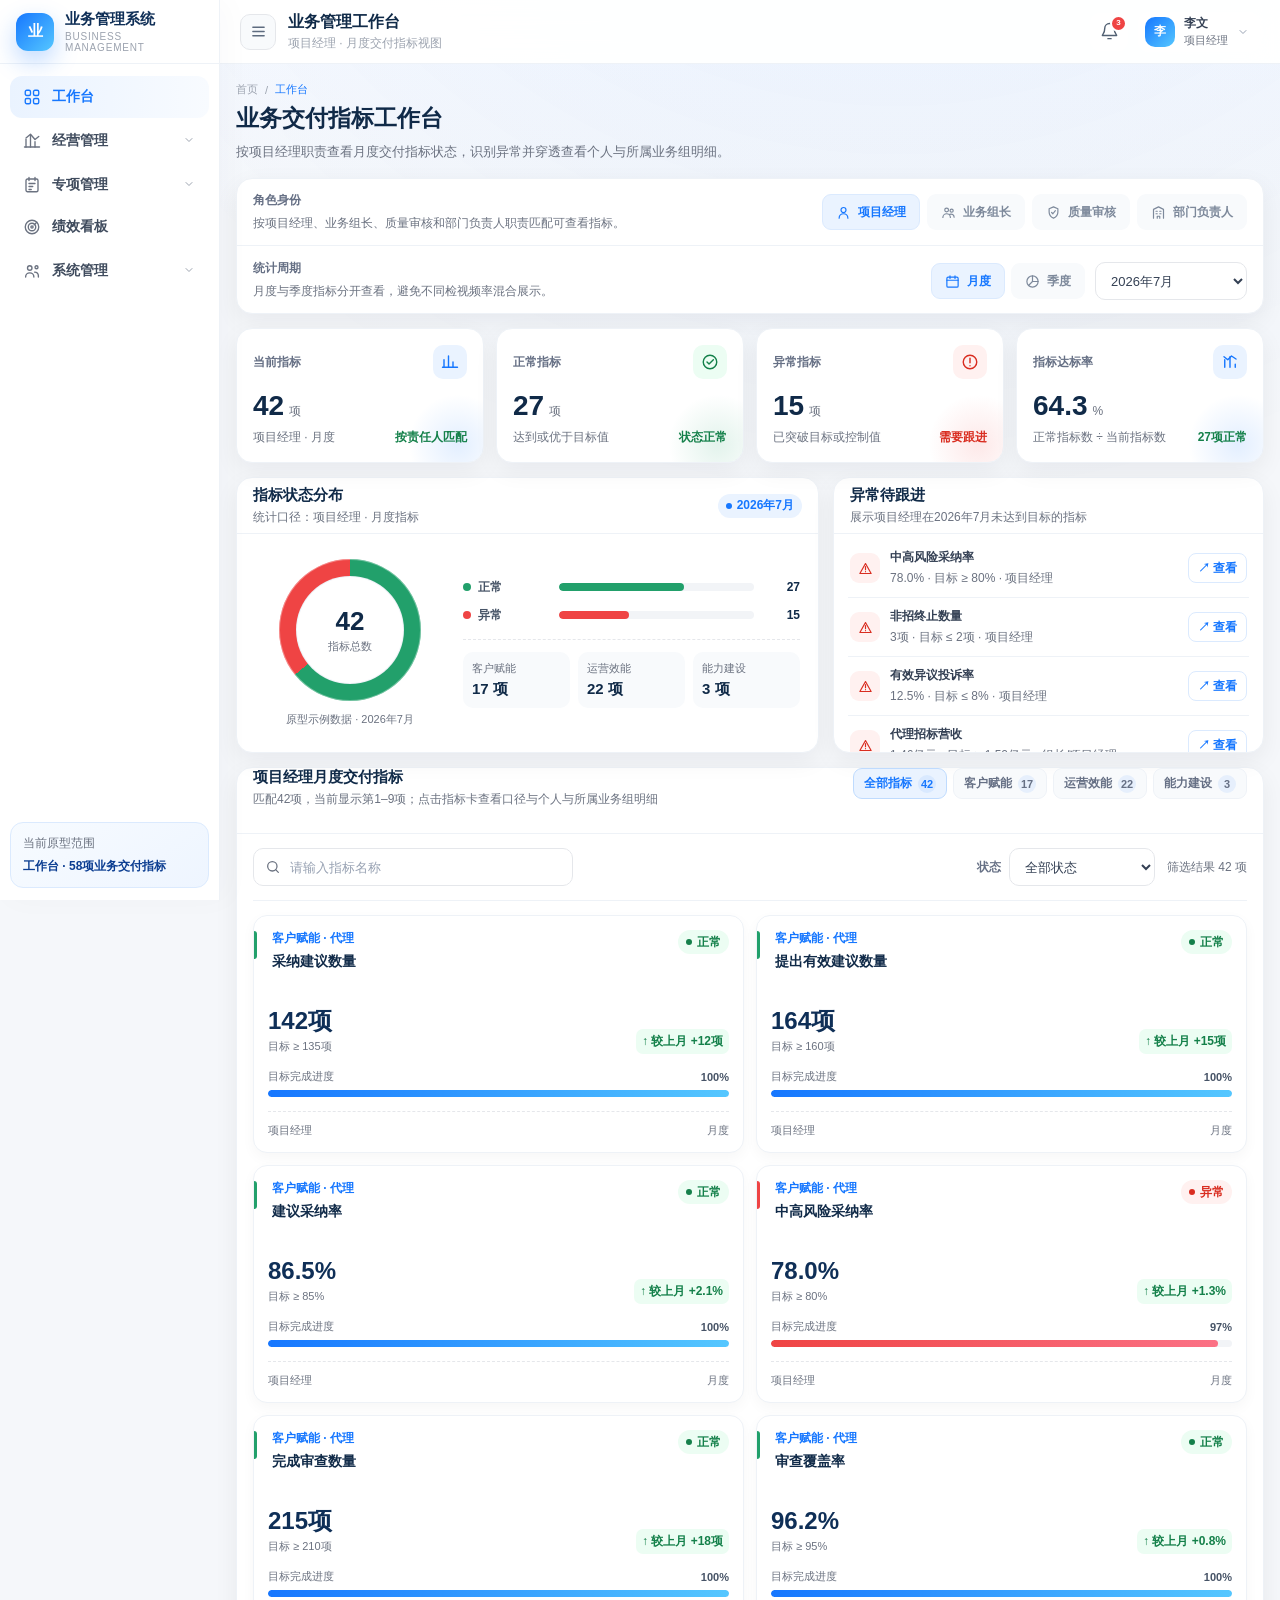
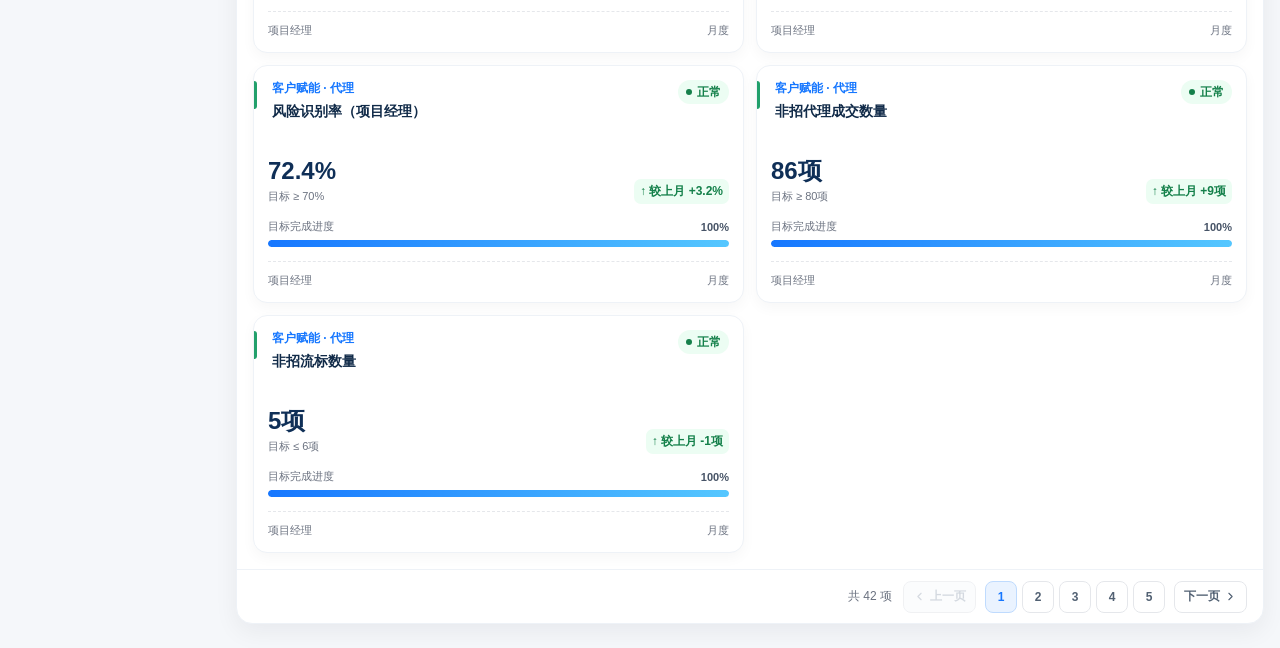
==== commit d471bb68: "feat: update business management prototype" ====
--- a/pages/dashboard.html
+++ b/pages/dashboard.html
@@ -22,7 +22,7 @@
       <nav class="app-menu" id="appMenu" aria-label="主菜单"></nav>
       <div class="sidebar-scope">
         <span>当前原型范围</span>
-        <strong>工作台 · 28项业务交付指标</strong>
+        <strong>工作台 · 58项业务交付指标</strong>
       </div>
     </aside>
 
@@ -34,13 +34,13 @@
           </button>
           <div class="topbar-title">
             <strong>业务管理工作台</strong>
-            <span id="topbarViewDescription">部门负责人 · 月度交付指标视图</span>
+            <span id="topbarViewDescription">项目经理 · 月度交付指标视图</span>
           </div>
         </div>
         <div class="topbar-actions">
           <button type="button" class="user-trigger" aria-expanded="false">
-            <div class="avatar" id="currentUserAvatar">陈</div>
-            <div class="user-copy"><strong id="currentUserName">陈建</strong><span id="currentUserRole">部门负责人</span></div>
+            <div class="avatar" id="currentUserAvatar">李</div>
+            <div class="user-copy"><strong id="currentUserName">李文</strong><span id="currentUserRole">项目经理</span></div>
             <span class="chevron"><svg viewBox="0 0 24 24" aria-hidden="true"><path d="m6 9 6 6 6-6"/></svg></span>
           </button>
         </div>
@@ -51,17 +51,17 @@
           <div class="page-title">
             <div class="breadcrumb"><span>首页</span><span>/</span><span class="current">工作台</span></div>
             <h1>业务交付指标工作台</h1>
-            <p id="pageViewDescription">按部门负责人职责查看月度交付指标状态，识别异常并穿透查看部门与业务组明细。</p>
+            <p id="pageViewDescription">按项目经理职责查看月度交付指标状态，识别异常并穿透查看个人与所属业务组明细。</p>
           </div>
         </div>
 
-        <section class="panel dashboard-control-panel" aria-label="演示身份与统计周期">
+        <section class="panel dashboard-control-panel" aria-label="角色身份与统计周期">
           <div class="dashboard-role-row">
             <div class="dashboard-control-copy">
-              <span class="field-label">演示身份</span>
-              <p>原型按身份切换部门、业务组和组员可查看的交付指标范围。</p>
+              <span class="field-label">角色身份</span>
+              <p>按项目经理、业务组长、质量审核和部门负责人职责匹配可查看指标。</p>
             </div>
-            <div class="dashboard-role-tabs" id="roleViewTabs" aria-label="切换演示身份"></div>
+            <div class="dashboard-role-tabs" id="roleViewTabs" aria-label="切换角色身份"></div>
           </div>
           <div class="dashboard-filter-row">
             <div class="dashboard-control-copy">
@@ -105,7 +105,7 @@
         <section class="dashboard-overview-grid">
           <article class="panel">
             <div class="panel-head">
-              <div><h2>指标状态分布</h2><p id="statusOverviewDescription">统计口径：部门负责人 · 月度指标</p></div>
+              <div><h2>指标状态分布</h2><p id="statusOverviewDescription">统计口径：项目经理 · 月度指标</p></div>
               <span class="status-tag pending" id="currentPeriodTag">2026年7月</span>
             </div>
             <div class="status-overview-body" id="statusOverview"></div>
@@ -120,12 +120,35 @@
 
         <section class="panel indicator-panel">
           <div class="panel-head indicator-panel-head">
-            <div><h2 id="indicatorPanelTitle">部门负责人月度交付指标</h2><p id="indicatorResultText">点击指标卡查看口径与业务组明细</p></div>
+            <div><h2 id="indicatorPanelTitle">项目经理月度交付指标</h2><p id="indicatorResultText">点击指标卡查看口径与个人明细</p></div>
             <div class="indicator-tabs" id="indicatorTabs" aria-label="指标分类"></div>
           </div>
           <div class="indicator-panel-body">
+            <div class="indicator-metric-toolbar" aria-label="交付指标查询条件">
+              <label class="indicator-metric-search">
+                <span class="sr-only">查询指标名称</span>
+                <svg viewBox="0 0 24 24" aria-hidden="true"><circle cx="11" cy="11" r="7"/><path d="m20 20-4-4"/></svg>
+                <input type="search" id="metricNameQuery" placeholder="请输入指标名称" autocomplete="off" />
+              </label>
+              <div class="indicator-metric-toolbar-actions">
+                <label class="indicator-metric-status-filter">
+                  <span>状态</span>
+                  <select class="form-select" id="metricStatusFilter" aria-label="筛选指标状态">
+                    <option value="all">全部状态</option>
+                    <option value="normal">正常</option>
+                    <option value="abnormal">异常</option>
+                  </select>
+                </label>
+                <span class="indicator-metric-result-count" id="metricFilterResultCount" aria-live="polite">筛选结果 0 项</span>
+                <button type="button" class="indicator-metric-clear hidden" id="metricFilterReset">
+                  <svg viewBox="0 0 24 24" aria-hidden="true"><path d="M4 7h16M9 7V4h6v3M8 11v6M12 11v6M16 11v6M6 7l1 14h10l1-14"/></svg>
+                  <span>清空筛选</span>
+                </button>
+              </div>
+            </div>
             <div class="metric-grid" id="metricGrid"></div>
           </div>
+          <div class="dashboard-pagination hidden" id="metricPagination" aria-label="交付指标分页"></div>
         </section>
       </section>
     </main>
--- a/assets/css/theme.css
+++ b/assets/css/theme.css
@@ -38,6 +38,9 @@
   --font-size-body: 13px;
   --font-size-control: 13px;
   --font-size-section: 14px;
+  --font-size-panel-title: 15px;
+  --font-size-page-title: 23px;
+  --font-size-dialog-title: 18px;
   --sidebar-width: 236px;
   --sidebar-collapsed-width: 76px;
   --topbar-height: 64px;
--- a/assets/css/layout.css
+++ b/assets/css/layout.css
@@ -240,7 +240,7 @@
   display: block;
   margin-bottom: 5px;
   color: var(--muted);
-  font-size: 11px;
+  font-size: var(--font-size-secondary);
 }
 
 .sidebar-scope strong {
@@ -324,7 +324,7 @@
   display: block;
   margin-top: 2px;
   color: var(--weak);
-  font-size: 11px;
+  font-size: var(--font-size-secondary);
 }
 
 .topbar-actions {
@@ -404,12 +404,12 @@
 }
 
 .user-copy strong {
-  font-size: 12px;
+  font-size: var(--font-size-secondary);
 }
 
 .user-copy span {
   color: var(--muted);
-  font-size: 10px;
+  font-size: var(--font-size-caption);
 }
 
 .user-trigger .chevron {
@@ -431,6 +431,56 @@
   stroke-width: 2;
   stroke-linecap: round;
   stroke-linejoin: round;
+}
+
+.topbar-message-trigger {
+  position: relative;
+  width: 38px;
+  height: 38px;
+  display: inline-flex;
+  align-items: center;
+  justify-content: center;
+  padding: 0;
+  color: #526173;
+  background: #fff;
+  border: 1px solid transparent;
+  border-radius: 11px;
+}
+
+.topbar-message-trigger:hover,
+.topbar-message-trigger.is-open {
+  color: var(--primary);
+  background: var(--primary-hover-bg);
+  border-color: var(--primary-border-soft);
+}
+
+.topbar-message-trigger > svg {
+  width: 19px;
+  height: 19px;
+  fill: none;
+  stroke: currentColor;
+  stroke-width: 1.8;
+  stroke-linecap: round;
+  stroke-linejoin: round;
+}
+
+.message-unread-badge {
+  position: absolute;
+  top: 1px;
+  right: 0;
+  min-width: 17px;
+  height: 17px;
+  display: inline-flex;
+  align-items: center;
+  justify-content: center;
+  padding: 0 4px;
+  color: #fff;
+  background: var(--red);
+  border: 2px solid #fff;
+  border-radius: 999px;
+  font-size: 8px;
+  font-weight: 800;
+  line-height: 1;
 }
 
 .user-menu {
@@ -615,7 +665,7 @@
 .page-title h1 {
   margin: 0;
   color: var(--heading);
-  font-size: 23px;
+  font-size: var(--font-size-page-title);
   line-height: 1.3;
 }
 
@@ -647,7 +697,7 @@
   padding: 0 13px;
   border: 1px solid transparent;
   border-radius: var(--radius-control);
-  font-size: 13px;
+  font-size: var(--font-size-control);
   font-weight: 700;
   white-space: nowrap;
 }
@@ -724,13 +774,13 @@
 .panel-head h3 {
   margin: 0;
   color: var(--heading);
-  font-size: 15px;
+  font-size: var(--font-size-panel-title);
 }
 
 .panel-head p {
   margin: 4px 0 0;
   color: var(--muted);
-  font-size: 11px;
+  font-size: var(--font-size-secondary);
 }
 
 .search-input,
@@ -763,7 +813,7 @@
   display: block;
   margin-bottom: 6px;
   color: #667085;
-  font-size: 11px;
+  font-size: var(--font-size-secondary);
   font-weight: 700;
 }
 
@@ -774,7 +824,7 @@
   gap: 5px;
   padding: 0 8px;
   border-radius: 999px;
-  font-size: 11px;
+  font-size: var(--font-size-secondary);
   font-weight: 700;
 }
 
@@ -886,7 +936,7 @@
 .modal-head h3 {
   margin: 0;
   color: var(--heading);
-  font-size: 18px;
+  font-size: var(--font-size-dialog-title);
 }
 
 .modal-head p {
@@ -1016,7 +1066,7 @@
   background: #f8fafc;
   border: 1px solid var(--line);
   border-radius: 10px;
-  font-size: 11px;
+  font-size: var(--font-size-secondary);
   line-height: 1.65;
 }
 
@@ -1054,7 +1104,7 @@
 .drawer-head h2 {
   margin: 0;
   color: var(--heading);
-  font-size: 18px;
+  font-size: var(--font-size-dialog-title);
 }
 
 .drawer-head p {
@@ -1080,6 +1130,303 @@
   border-top: 1px solid var(--line);
 }
 
+body.has-message-center {
+  overflow: hidden;
+}
+
+.message-center-drawer {
+  width: min(480px, 94vw);
+}
+
+.message-center-head {
+  align-items: center;
+}
+
+.message-center-title,
+.message-center-head-actions,
+.message-center-card-head > div,
+.message-center-actions {
+  display: flex;
+  align-items: center;
+}
+
+.message-center-title {
+  gap: 11px;
+}
+
+.message-center-title-icon {
+  width: 38px;
+  height: 38px;
+  flex: 0 0 auto;
+  display: inline-flex;
+  align-items: center;
+  justify-content: center;
+  color: var(--primary);
+  background: var(--primary-soft);
+  border-radius: 11px;
+}
+
+.message-center-title-icon svg {
+  width: 19px;
+  height: 19px;
+  fill: none;
+  stroke: currentColor;
+  stroke-width: 1.8;
+  stroke-linecap: round;
+  stroke-linejoin: round;
+}
+
+.message-center-head-actions {
+  gap: 7px;
+}
+
+.message-center-mark-all {
+  min-height: 32px;
+  display: inline-flex;
+  align-items: center;
+  gap: 5px;
+  padding: 0 9px;
+  color: #526173;
+  background: #fff;
+  border: 1px solid var(--border);
+  border-radius: 8px;
+  font-size: var(--font-size-secondary);
+  font-weight: 700;
+}
+
+.message-center-mark-all:hover {
+  color: var(--primary);
+  background: var(--primary-hover-bg);
+  border-color: var(--primary-border);
+}
+
+.message-center-mark-all svg,
+.message-center-read svg,
+.message-center-action svg {
+  width: 14px;
+  height: 14px;
+  fill: none;
+  stroke: currentColor;
+  stroke-width: 1.9;
+  stroke-linecap: round;
+  stroke-linejoin: round;
+}
+
+.message-center-list {
+  padding: 12px 16px 22px;
+  background: #f8fafc;
+}
+
+.message-center-card {
+  position: relative;
+  margin-bottom: 10px;
+  padding: 14px 14px 13px 16px;
+  background: #fff;
+  border: 1px solid var(--line);
+  border-radius: 12px;
+  box-shadow: 0 4px 14px rgba(15, 23, 42, 0.04);
+}
+
+.message-center-card::before {
+  content: "";
+  position: absolute;
+  inset: 12px auto 12px 0;
+  width: 3px;
+  background: #98a2b3;
+  border-radius: 0 4px 4px 0;
+}
+
+.message-center-card.unread {
+  border-color: var(--primary-border-soft);
+  box-shadow: 0 7px 20px rgba(31, 111, 235, 0.08);
+}
+
+.message-center-card.action::before {
+  background: var(--orange);
+}
+
+.message-center-card.overdue::before {
+  background: var(--red);
+}
+
+.message-center-card.handled::before {
+  background: var(--green);
+}
+
+.message-center-card:last-child {
+  margin-bottom: 0;
+}
+
+.message-center-card-head {
+  min-height: 24px;
+  display: flex;
+  align-items: center;
+  justify-content: space-between;
+  gap: 10px;
+}
+
+.message-center-card-head > div {
+  gap: 8px;
+}
+
+.message-center-card-head time {
+  color: var(--weak);
+  font-size: var(--font-size-caption);
+}
+
+.message-center-status {
+  min-height: 22px;
+  display: inline-flex;
+  align-items: center;
+  gap: 5px;
+  padding: 0 7px;
+  border-radius: 999px;
+  font-size: var(--font-size-secondary);
+  font-weight: 700;
+}
+
+.message-center-status::before {
+  content: "";
+  width: 5px;
+  height: 5px;
+  background: currentColor;
+  border-radius: 50%;
+}
+
+.message-center-status.action {
+  color: #b45f06;
+  background: var(--orange-soft);
+}
+
+.message-center-status.overdue {
+  color: #d92d20;
+  background: var(--red-soft);
+}
+
+.message-center-status.handled {
+  color: #14804a;
+  background: var(--green-soft);
+}
+
+.message-center-read {
+  width: 28px;
+  height: 28px;
+  display: inline-flex;
+  align-items: center;
+  justify-content: center;
+  padding: 0;
+  color: #667085;
+  background: #f8fafc;
+  border: 1px solid var(--line);
+  border-radius: 8px;
+}
+
+.message-center-read:hover {
+  color: var(--primary);
+  border-color: var(--primary-border);
+}
+
+.message-center-card h3 {
+  margin: 9px 0 0;
+  color: var(--heading);
+  font-size: var(--font-size-body);
+}
+
+.message-center-card > p {
+  margin: 6px 0 0;
+  color: #526173;
+  font-size: var(--font-size-secondary);
+  line-height: 1.65;
+}
+
+.message-center-meta {
+  display: flex;
+  flex-wrap: wrap;
+  gap: 5px 12px;
+  margin-top: 9px;
+  color: var(--muted);
+  font-size: var(--font-size-caption);
+}
+
+.message-center-meta strong {
+  color: #475467;
+}
+
+.message-center-actions {
+  justify-content: flex-end;
+  gap: 7px;
+  margin-top: 11px;
+  padding-top: 10px;
+  border-top: 1px dashed var(--line);
+}
+
+.message-center-action {
+  min-height: 31px;
+  display: inline-flex;
+  align-items: center;
+  justify-content: center;
+  gap: 5px;
+  padding: 0 9px;
+  color: #526173;
+  background: #fff;
+  border: 1px solid var(--border);
+  border-radius: 8px;
+  font-size: var(--font-size-secondary);
+  font-weight: 700;
+}
+
+.message-center-action:hover {
+  color: var(--primary);
+  border-color: var(--primary-border);
+}
+
+.message-center-action.primary {
+  color: #fff;
+  background: var(--primary);
+  border-color: var(--primary);
+}
+
+.message-center-action.primary:hover {
+  color: #fff;
+  background: #0969da;
+  border-color: #0969da;
+  box-shadow: 0 5px 12px rgba(var(--primary-rgb), 0.18);
+}
+
+.message-center-empty {
+  min-height: 280px;
+  display: flex;
+  flex-direction: column;
+  align-items: center;
+  justify-content: center;
+  color: #14804a;
+}
+
+.message-center-empty > svg {
+  width: 36px;
+  height: 36px;
+  margin-bottom: 12px;
+  fill: none;
+  stroke: currentColor;
+  stroke-width: 1.6;
+}
+
+.message-center-empty strong,
+.message-center-empty span {
+  display: block;
+}
+
+.message-center-empty strong {
+  color: var(--heading);
+  font-size: var(--font-size-body);
+}
+
+.message-center-empty span {
+  margin-top: 5px;
+  color: var(--muted);
+  font-size: var(--font-size-secondary);
+}
+
 @media (max-width: 1360px) {
   :root {
     --sidebar-width: 220px;
--- a/assets/css/dashboard-controls.css
+++ b/assets/css/dashboard-controls.css
@@ -28,7 +28,7 @@
 .dashboard-control-copy p {
   margin: 5px 0 0;
   color: var(--muted);
-  font-size: 11px;
+  font-size: var(--font-size-secondary);
   line-height: 1.5;
 }
 
@@ -61,7 +61,7 @@
   background: #f8fafc;
   border: 1px solid transparent;
   border-radius: 9px;
-  font-size: 11px;
+  font-size: var(--font-size-secondary);
   font-weight: 700;
   white-space: nowrap;
   transition:
@@ -178,6 +178,153 @@
   cursor: not-allowed;
 }
 
+.dashboard-organization-panel {
+  margin-bottom: 14px;
+  overflow: hidden;
+}
+
+.dashboard-organization-count.dashboard-organization-count {
+  min-height: 26px;
+  display: inline-flex;
+  align-items: center;
+  padding: 0 9px;
+  color: var(--primary);
+  background: var(--primary-soft);
+  border: 0;
+  border-radius: 999px;
+  font-size: var(--font-size-secondary);
+  font-weight: 800;
+  white-space: nowrap;
+}
+
+.dashboard-organization-table-wrap {
+  width: 100%;
+  overflow-x: auto;
+}
+
+.dashboard-organization-table.dashboard-organization-table {
+  width: 100%;
+  min-width: 960px;
+  border-collapse: collapse;
+  border-spacing: 0;
+  table-layout: fixed;
+}
+
+.dashboard-organization-table.dashboard-organization-table th,
+.dashboard-organization-table.dashboard-organization-table td {
+  height: 48px;
+  padding: 0 12px;
+  color: #344054;
+  background: #fff;
+  border-bottom: 1px solid var(--line);
+  font-size: var(--font-size-body);
+  line-height: 1.4;
+  text-align: right;
+  vertical-align: middle;
+  white-space: nowrap;
+}
+
+.dashboard-organization-table.dashboard-organization-table th {
+  height: 42px;
+  color: #667085;
+  background: #f8fafc;
+  font-size: var(--font-size-secondary);
+  font-weight: 800;
+}
+
+.dashboard-organization-table.dashboard-organization-table th:first-child,
+.dashboard-organization-table.dashboard-organization-table th:nth-child(2),
+.dashboard-organization-table.dashboard-organization-table td:first-child,
+.dashboard-organization-table.dashboard-organization-table td:nth-child(2) {
+  text-align: left;
+}
+
+.dashboard-organization-table.dashboard-organization-table .dashboard-organization-text {
+  text-align: left;
+}
+
+.dashboard-organization-table.dashboard-organization-table .people-cell,
+.dashboard-organization-table.dashboard-organization-table .operation-table-center {
+  text-align: center;
+}
+
+.dashboard-organization-table.dashboard-organization-table tbody tr:last-child td {
+  border-bottom: 0;
+}
+
+.dashboard-organization-table.dashboard-organization-table tbody tr:hover td {
+  background: var(--primary-hover-bg);
+}
+
+.dashboard-organization-link.dashboard-organization-link {
+  display: inline-flex;
+  align-items: center;
+  gap: 7px;
+  max-width: 100%;
+  padding: 0;
+  color: var(--primary);
+  background: transparent;
+  border: 0;
+  font-size: var(--font-size-body);
+  font-weight: 800;
+  line-height: 1.4;
+  text-align: left;
+  white-space: nowrap;
+}
+
+.dashboard-organization-link.dashboard-organization-link:hover {
+  color: #095fc7;
+  text-decoration: none;
+}
+
+.dashboard-organization-link.dashboard-organization-link svg {
+  width: 14px;
+  height: 14px;
+  flex: 0 0 auto;
+  fill: none;
+  stroke: currentColor;
+  stroke-width: 2;
+  stroke-linecap: round;
+  stroke-linejoin: round;
+  transition: transform 0.16s ease;
+}
+
+.dashboard-organization-link.dashboard-organization-link:hover svg {
+  transform: translateX(2px);
+}
+
+.dashboard-organization-table .efficiency-table-value {
+  display: inline-flex;
+  align-items: baseline;
+  justify-content: flex-end;
+  gap: 6px;
+  white-space: nowrap;
+}
+
+.dashboard-organization-table .efficiency-table-value strong,
+.dashboard-organization-table .efficiency-table-value span {
+  display: inline;
+  margin: 0;
+}
+
+.dashboard-organization-table .efficiency-table-value strong,
+.dashboard-organization-table .ce-table-number,
+.dashboard-organization-table .operation-table-metric-value,
+.dashboard-organization-table .operation-table-score {
+  color: var(--heading);
+  font-size: var(--font-size-body);
+  font-variant-numeric: tabular-nums;
+}
+
+.dashboard-organization-table .efficiency-table-value span,
+.dashboard-organization-table .ce-table-unit {
+  font-size: var(--font-size-caption);
+}
+
+.dashboard-organization-table.operation-group-overview-table {
+  min-width: 1040px;
+}
+
 @media (max-width: 1180px) {
   .dashboard-role-row,
   .dashboard-filter-row {
--- a/assets/css/dashboard.css
+++ b/assets/css/dashboard.css
@@ -106,7 +106,7 @@
   gap: 8px;
   margin-top: 9px;
   color: var(--muted);
-  font-size: 11px;
+  font-size: var(--font-size-secondary);
 }
 
 .summary-trend {
@@ -273,7 +273,7 @@
 
 .direction-mini span {
   color: var(--muted);
-  font-size: 10px;
+  font-size: var(--font-size-caption);
 }
 
 .direction-mini strong {
@@ -342,7 +342,7 @@
 .alert-copy span {
   margin-top: 4px;
   color: var(--muted);
-  font-size: 10px;
+  font-size: var(--font-size-secondary);
 }
 
 .alert-action {
@@ -352,7 +352,7 @@
   background: #fff;
   border: 1px solid var(--primary-border-soft);
   border-radius: 8px;
-  font-size: 11px;
+  font-size: var(--font-size-secondary);
   font-weight: 700;
 }
 
@@ -390,7 +390,7 @@
 
 .alert-empty span {
   margin-top: 5px;
-  font-size: 11px;
+  font-size: var(--font-size-secondary);
 }
 
 .status-tag.abnormal {
@@ -403,69 +403,175 @@
 }
 
 .indicator-panel-head {
-  min-height: 64px;
+  min-height: 66px;
+}
+
+.indicator-tabs {
+  display: flex;
+  align-items: center;
+  justify-content: flex-end;
   flex-wrap: wrap;
-  padding-top: 10px;
-  padding-bottom: 10px;
-}
-
-.indicator-tabs {
-  display: flex;
-  align-items: center;
   gap: 6px;
 }
 
 .indicator-tab {
-  min-height: 32px;
+  min-height: 31px;
   display: inline-flex;
   align-items: center;
   gap: 6px;
   padding: 0 10px;
   color: #667085;
   background: #f8fafc;
-  border: 1px solid transparent;
+  border: 1px solid var(--line);
   border-radius: 9px;
-  font-size: 11px;
-  font-weight: 700;
-}
-
-.indicator-tab:hover {
-  color: var(--primary);
-  background: var(--primary-hover-bg);
-}
-
+  font-size: var(--font-size-secondary);
+  font-weight: 700;
+}
+
+.indicator-tab:hover,
 .indicator-tab.active {
   color: var(--primary);
   background: var(--primary-soft);
-  border-color: var(--primary-border-soft);
-}
-
-.indicator-tab svg {
-  width: 13px;
-  height: 13px;
+  border-color: var(--primary-border);
+}
+
+.indicator-tab em {
+  min-width: 18px;
+  height: 18px;
+  display: inline-flex;
+  align-items: center;
+  justify-content: center;
+  color: inherit;
+  background: rgba(var(--primary-rgb), 0.08);
+  border-radius: 999px;
+  font-size: var(--font-size-caption);
+  font-style: normal;
+}
+
+.indicator-panel-body {
+  padding: 14px 16px 16px;
+}
+
+.indicator-metric-toolbar {
+  display: flex;
+  align-items: center;
+  justify-content: space-between;
+  gap: 16px;
+  margin-bottom: 14px;
+  padding-bottom: 14px;
+  border-bottom: 1px solid var(--line);
+}
+
+.indicator-metric-search {
+  position: relative;
+  width: min(320px, 38%);
+  min-width: 240px;
+}
+
+.indicator-metric-search svg {
+  position: absolute;
+  top: 50%;
+  left: 12px;
+  width: 16px;
+  height: 16px;
+  color: var(--muted);
   fill: none;
   stroke: currentColor;
-  stroke-width: 2;
+  stroke-width: 1.9;
   stroke-linecap: round;
   stroke-linejoin: round;
-}
-
-.indicator-tab em {
-  min-width: 20px;
-  height: 18px;
-  display: inline-flex;
-  align-items: center;
+  pointer-events: none;
+  transform: translateY(-50%);
+}
+
+.indicator-metric-search input {
+  width: 100%;
+  height: 38px;
+  padding: 0 34px 0 36px;
+  color: #344054;
+  background: #fff;
+  border: 1px solid var(--border);
+  border-radius: var(--radius-control);
+  outline: none;
+  font-size: var(--font-size-body);
+  transition:
+    border-color 0.16s ease,
+    box-shadow 0.16s ease;
+}
+
+.indicator-metric-search input::placeholder {
+  color: #98a2b3;
+}
+
+.indicator-metric-search input:focus {
+  border-color: var(--focus-border);
+  box-shadow: 0 0 0 3px var(--focus-ring);
+}
+
+.indicator-metric-toolbar-actions,
+.indicator-metric-status-filter,
+.indicator-metric-clear {
+  display: flex;
+  align-items: center;
+}
+
+.indicator-metric-toolbar-actions {
+  justify-content: flex-end;
+  gap: 12px;
+  min-width: 0;
+}
+
+.indicator-metric-status-filter {
+  gap: 8px;
+}
+
+.indicator-metric-status-filter > span {
+  flex: 0 0 auto;
+  color: #667085;
+  font-size: var(--font-size-secondary);
+  font-weight: 700;
+  white-space: nowrap;
+}
+
+.indicator-metric-status-filter .form-select {
+  width: 146px;
+  height: 38px;
+}
+
+.indicator-metric-result-count {
+  color: var(--muted);
+  font-size: var(--font-size-secondary);
+  white-space: nowrap;
+}
+
+.indicator-metric-clear {
+  min-height: 36px;
   justify-content: center;
-  padding: 0 5px;
-  color: inherit;
-  background: rgba(255, 255, 255, 0.8);
-  border-radius: 999px;
-  font-size: 10px;
-  font-style: normal;
-}
-
-.indicator-panel-body {
-  padding: 14px;
+  gap: 6px;
+  padding: 0 10px;
+  color: #526173;
+  background: #fff;
+  border: 1px solid var(--border);
+  border-radius: 9px;
+  font-size: var(--font-size-secondary);
+  font-weight: 700;
+  white-space: nowrap;
+}
+
+.indicator-metric-clear:hover {
+  color: var(--primary);
+  background: var(--primary-hover-bg);
+  border-color: var(--primary-border-soft);
+}
+
+.indicator-metric-clear svg {
+  width: 14px;
+  height: 14px;
+  fill: none;
+  stroke: currentColor;
+  stroke-width: 1.8;
+  stroke-linecap: round;
+  stroke-linejoin: round;
 }
 
 .metric-grid {
@@ -524,18 +630,21 @@
   display: block;
   margin-bottom: 5px;
   color: var(--primary);
-  font-size: 10px;
+  font-size: var(--font-size-secondary);
   font-weight: 700;
 }
 
 .metric-title {
+  min-height: 40px;
+  display: -webkit-box;
   margin: 0;
   overflow: hidden;
   color: var(--heading);
   font-size: 14px;
   line-height: 1.4;
-  white-space: nowrap;
-  text-overflow: ellipsis;
+  white-space: normal;
+  -webkit-box-orient: vertical;
+  -webkit-line-clamp: 2;
 }
 
 .metric-value-row {
@@ -557,7 +666,7 @@
   display: block;
   margin-top: 6px;
   color: var(--muted);
-  font-size: 10px;
+  font-size: var(--font-size-caption);
 }
 
 .metric-trend {
@@ -568,7 +677,7 @@
   color: #14804a;
   background: var(--green-soft);
   border-radius: 7px;
-  font-size: 10px;
+  font-size: var(--font-size-secondary);
   font-weight: 700;
 }
 
@@ -588,7 +697,7 @@
   gap: 10px;
   margin-bottom: 6px;
   color: var(--muted);
-  font-size: 10px;
+  font-size: var(--font-size-caption);
 }
 
 .metric-progress-head strong {
@@ -622,7 +731,7 @@
   padding-top: 11px;
   color: var(--muted);
   border-top: 1px dashed var(--border);
-  font-size: 10px;
+  font-size: var(--font-size-caption);
 }
 
 .metric-meta span {
@@ -632,6 +741,7 @@
 }
 
 .empty-state {
+  grid-column: 1 / -1;
   padding: 60px 20px;
   color: var(--muted);
   text-align: center;
@@ -642,6 +752,89 @@
   margin-bottom: 8px;
   color: var(--heading);
   font-size: 15px;
+}
+
+.empty-state span {
+  display: block;
+}
+
+.empty-reset-button {
+  margin-top: 16px;
+}
+
+.dashboard-pagination {
+  min-height: 54px;
+  display: flex;
+  align-items: center;
+  justify-content: flex-end;
+  gap: 9px;
+  padding: 9px 16px;
+  border-top: 1px solid var(--line);
+}
+
+.dashboard-page-total {
+  margin-right: 2px;
+  color: var(--muted);
+  font-size: var(--font-size-secondary);
+}
+
+.dashboard-page-numbers {
+  display: flex;
+  align-items: center;
+  gap: 5px;
+}
+
+.dashboard-page-button,
+.dashboard-page-number {
+  min-height: 32px;
+  display: inline-flex;
+  align-items: center;
+  justify-content: center;
+  color: #526173;
+  background: #fff;
+  border: 1px solid var(--border);
+  border-radius: 8px;
+  font-size: var(--font-size-secondary);
+  font-weight: 700;
+}
+
+.dashboard-page-button {
+  gap: 4px;
+  padding: 0 9px;
+}
+
+.dashboard-page-number {
+  min-width: 32px;
+  padding: 0 7px;
+}
+
+.dashboard-page-button:hover:not(:disabled),
+.dashboard-page-number:hover,
+.dashboard-page-number.active {
+  color: var(--primary);
+  background: var(--primary-hover-bg);
+  border-color: var(--primary-border);
+}
+
+.dashboard-page-number.active {
+  background: var(--primary-soft);
+  font-weight: 800;
+}
+
+.dashboard-page-button:disabled {
+  color: #b4bdc9;
+  background: #f8fafc;
+  cursor: not-allowed;
+}
+
+.dashboard-page-button svg {
+  width: 13px;
+  height: 13px;
+  fill: none;
+  stroke: currentColor;
+  stroke-width: 2;
+  stroke-linecap: round;
+  stroke-linejoin: round;
 }
 
 .drawer-metric-summary {
@@ -665,7 +858,7 @@
 
 .drawer-stat span {
   color: var(--muted);
-  font-size: 10px;
+  font-size: var(--font-size-secondary);
 }
 
 .drawer-stat strong {
@@ -708,7 +901,7 @@
 .detail-table td {
   padding: 10px;
   border-bottom: 1px solid var(--line);
-  font-size: 11px;
+  font-size: var(--font-size-secondary);
   text-align: left;
 }
 
@@ -727,8 +920,31 @@
 }
 
 @media (max-width: 1380px) {
+  .indicator-panel-head {
+    align-items: flex-start;
+  }
+
   .metric-grid {
     grid-template-columns: repeat(2, minmax(0, 1fr));
+  }
+}
+
+@media (max-width: 1180px) {
+  .indicator-metric-toolbar {
+    align-items: flex-start;
+    flex-direction: column;
+    gap: 10px;
+  }
+
+  .indicator-metric-search {
+    width: 100%;
+    min-width: 0;
+  }
+
+  .indicator-metric-toolbar-actions {
+    width: 100%;
+    justify-content: flex-start;
+    flex-wrap: wrap;
   }
 }
 
@@ -741,3 +957,19 @@
     grid-template-columns: 1fr;
   }
 }
+
+@media (max-width: 720px) {
+  .indicator-metric-status-filter,
+  .indicator-metric-status-filter .form-select {
+    width: 100%;
+  }
+
+  .metric-grid {
+    grid-template-columns: 1fr;
+  }
+
+  .dashboard-pagination {
+    justify-content: center;
+    flex-wrap: wrap;
+  }
+}
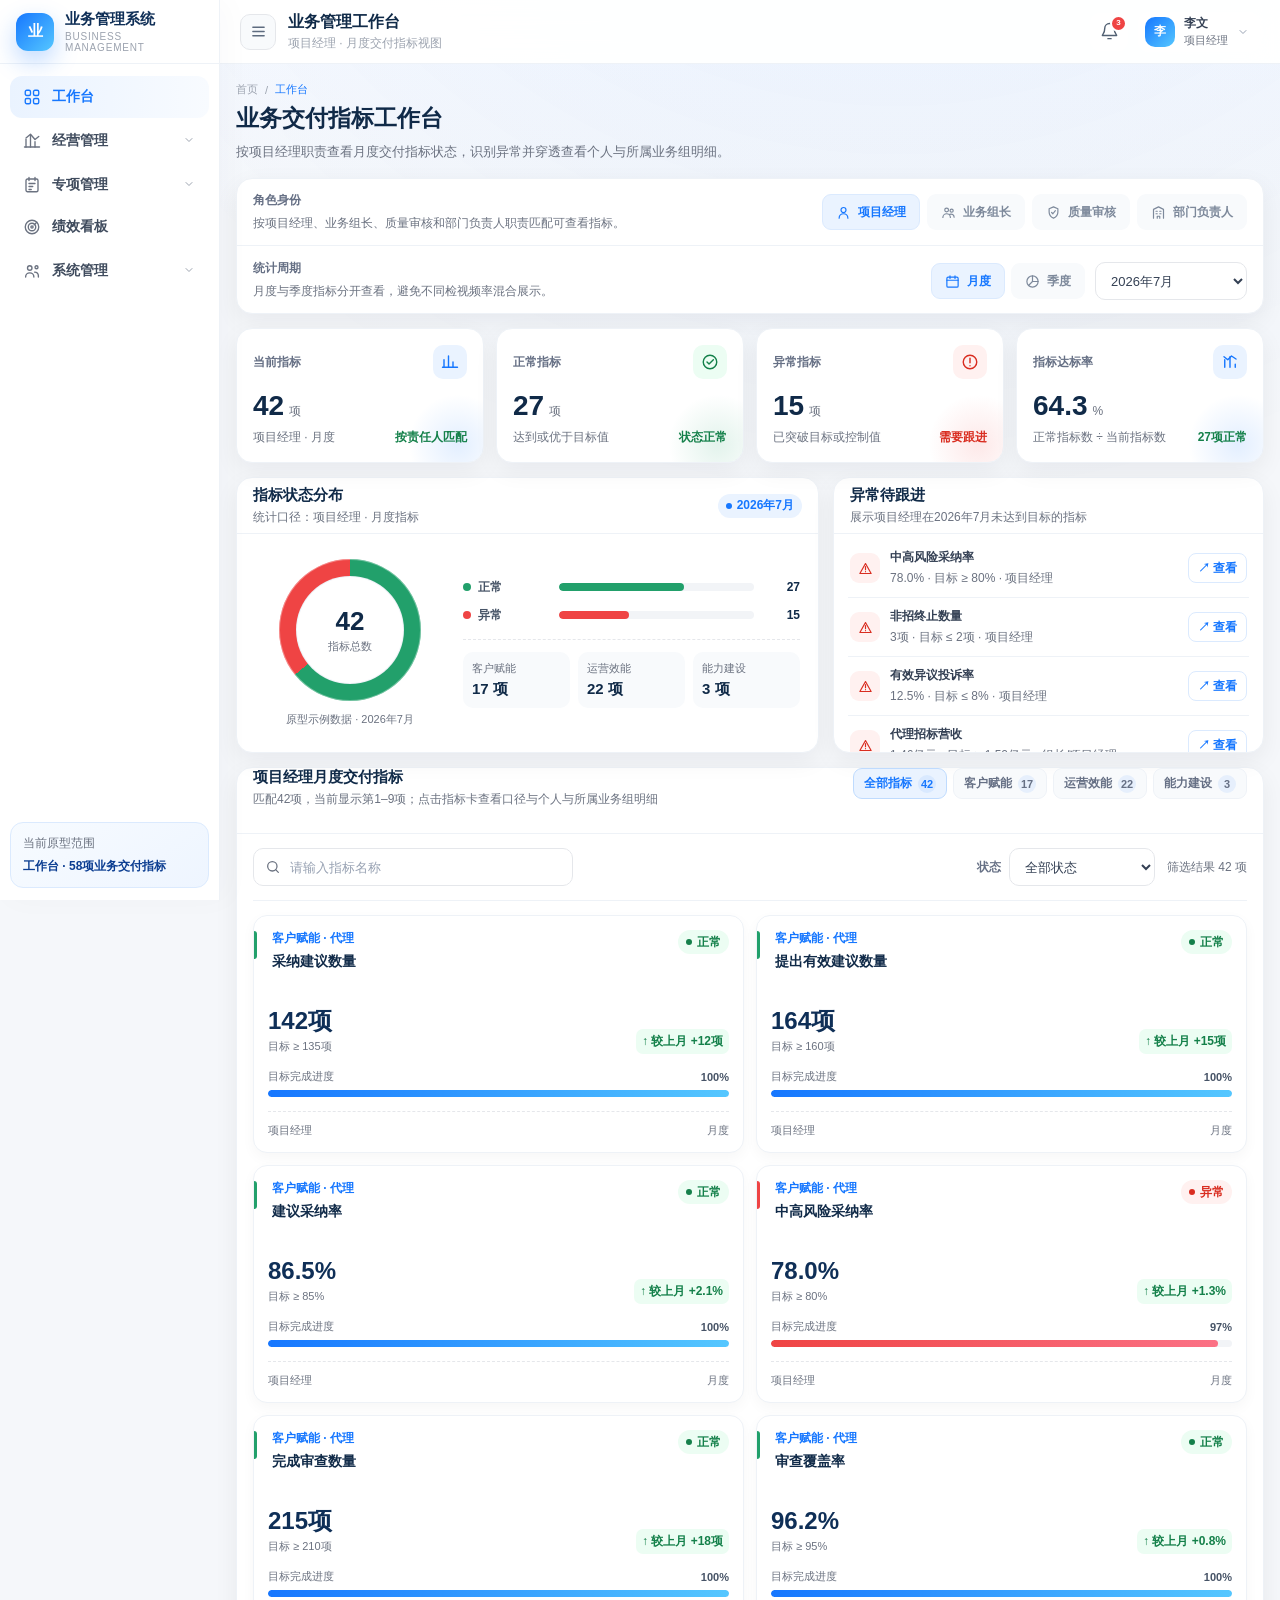
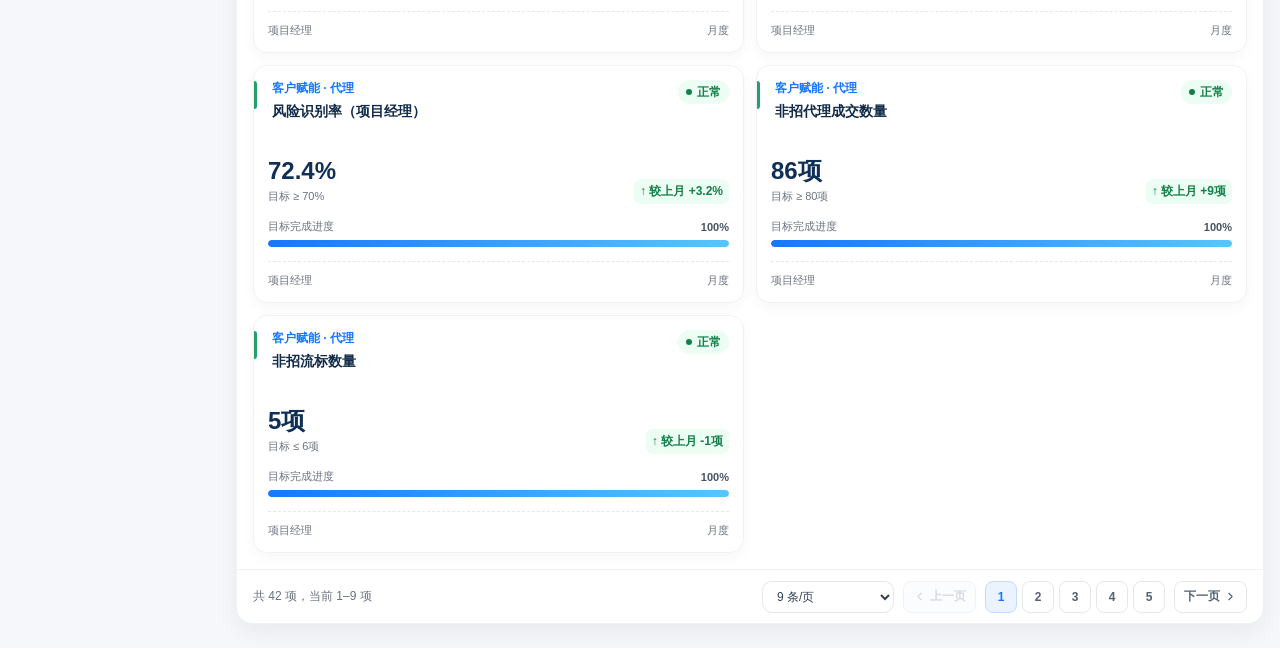
==== commit 93550eb3: "feat: unify prototype pagination" ====
--- a/pages/dashboard.html
+++ b/pages/dashboard.html
@@ -7,6 +7,7 @@
   <link rel="stylesheet" href="../assets/css/theme.css" />
   <link rel="stylesheet" href="../assets/css/layout.css" />
   <link rel="stylesheet" href="../assets/css/dashboard-controls.css" />
+  <link rel="stylesheet" href="../assets/css/pagination.css" />
   <link rel="stylesheet" href="../assets/css/dashboard.css" />
 </head>
 <body data-page="dashboard">
@@ -148,7 +149,7 @@
             </div>
             <div class="metric-grid" id="metricGrid"></div>
           </div>
-          <div class="dashboard-pagination hidden" id="metricPagination" aria-label="交付指标分页"></div>
+          <div class="app-pagination hidden" id="metricPagination" aria-label="交付指标分页"></div>
         </section>
       </section>
     </main>
@@ -181,6 +182,7 @@
 
   <script src="../assets/js/navigation.js"></script>
   <script src="../assets/js/common.js"></script>
+  <script src="../assets/js/pagination.js"></script>
   <script src="../assets/js/dashboard.js"></script>
 </body>
 </html>
--- a/assets/css/pagination.css
+++ b/assets/css/pagination.css
@@ -0,0 +1,113 @@
+.app-pagination {
+  min-height: 54px;
+  display: flex;
+  align-items: center;
+  justify-content: space-between;
+  gap: 16px;
+  padding: 9px 16px;
+  border-top: 1px solid var(--line);
+}
+
+.app-pagination-total {
+  color: var(--muted);
+  font-size: var(--font-size-secondary);
+  white-space: nowrap;
+}
+
+.app-pagination-actions {
+  display: flex;
+  align-items: center;
+  justify-content: flex-end;
+  gap: 9px;
+  min-width: 0;
+}
+
+.app-pagination-size.form-select {
+  width: 104px;
+  height: 32px;
+  padding-left: 10px;
+  font-size: var(--font-size-secondary);
+}
+
+.app-pagination-numbers {
+  display: flex;
+  align-items: center;
+  gap: 5px;
+}
+
+.app-pagination-ellipsis {
+  min-width: 18px;
+  color: var(--muted);
+  font-size: var(--font-size-secondary);
+  text-align: center;
+}
+
+.app-pagination-button,
+.app-pagination-number {
+  min-height: 32px;
+  display: inline-flex;
+  align-items: center;
+  justify-content: center;
+  color: #526173;
+  background: #fff;
+  border: 1px solid var(--border);
+  border-radius: 8px;
+  font-size: var(--font-size-secondary);
+  font-weight: 700;
+}
+
+.app-pagination-button {
+  gap: 4px;
+  padding: 0 9px;
+}
+
+.app-pagination-number {
+  min-width: 32px;
+  padding: 0 7px;
+}
+
+.app-pagination-button:hover:not(:disabled),
+.app-pagination-number:hover,
+.app-pagination-number.active {
+  color: var(--primary);
+  background: var(--primary-hover-bg);
+  border-color: var(--primary-border);
+}
+
+.app-pagination-number.active {
+  background: var(--primary-soft);
+  font-weight: 800;
+}
+
+.app-pagination-button:disabled {
+  color: #b4bdc9;
+  background: #f8fafc;
+  cursor: not-allowed;
+}
+
+.app-pagination-button svg {
+  width: 13px;
+  height: 13px;
+  fill: none;
+  stroke: currentColor;
+  stroke-width: 2;
+  stroke-linecap: round;
+  stroke-linejoin: round;
+}
+
+@media (max-width: 720px) {
+  .app-pagination {
+    justify-content: center;
+    flex-wrap: wrap;
+  }
+
+  .app-pagination-total {
+    width: 100%;
+    text-align: center;
+  }
+
+  .app-pagination-actions {
+    justify-content: center;
+    flex-wrap: wrap;
+  }
+}
--- a/assets/css/dashboard.css
+++ b/assets/css/dashboard.css
@@ -762,81 +762,6 @@
   margin-top: 16px;
 }
 
-.dashboard-pagination {
-  min-height: 54px;
-  display: flex;
-  align-items: center;
-  justify-content: flex-end;
-  gap: 9px;
-  padding: 9px 16px;
-  border-top: 1px solid var(--line);
-}
-
-.dashboard-page-total {
-  margin-right: 2px;
-  color: var(--muted);
-  font-size: var(--font-size-secondary);
-}
-
-.dashboard-page-numbers {
-  display: flex;
-  align-items: center;
-  gap: 5px;
-}
-
-.dashboard-page-button,
-.dashboard-page-number {
-  min-height: 32px;
-  display: inline-flex;
-  align-items: center;
-  justify-content: center;
-  color: #526173;
-  background: #fff;
-  border: 1px solid var(--border);
-  border-radius: 8px;
-  font-size: var(--font-size-secondary);
-  font-weight: 700;
-}
-
-.dashboard-page-button {
-  gap: 4px;
-  padding: 0 9px;
-}
-
-.dashboard-page-number {
-  min-width: 32px;
-  padding: 0 7px;
-}
-
-.dashboard-page-button:hover:not(:disabled),
-.dashboard-page-number:hover,
-.dashboard-page-number.active {
-  color: var(--primary);
-  background: var(--primary-hover-bg);
-  border-color: var(--primary-border);
-}
-
-.dashboard-page-number.active {
-  background: var(--primary-soft);
-  font-weight: 800;
-}
-
-.dashboard-page-button:disabled {
-  color: #b4bdc9;
-  background: #f8fafc;
-  cursor: not-allowed;
-}
-
-.dashboard-page-button svg {
-  width: 13px;
-  height: 13px;
-  fill: none;
-  stroke: currentColor;
-  stroke-width: 2;
-  stroke-linecap: round;
-  stroke-linejoin: round;
-}
-
 .drawer-metric-summary {
   display: grid;
   grid-template-columns: repeat(3, minmax(0, 1fr));
@@ -968,8 +893,4 @@
     grid-template-columns: 1fr;
   }
 
-  .dashboard-pagination {
-    justify-content: center;
-    flex-wrap: wrap;
-  }
-}
+}
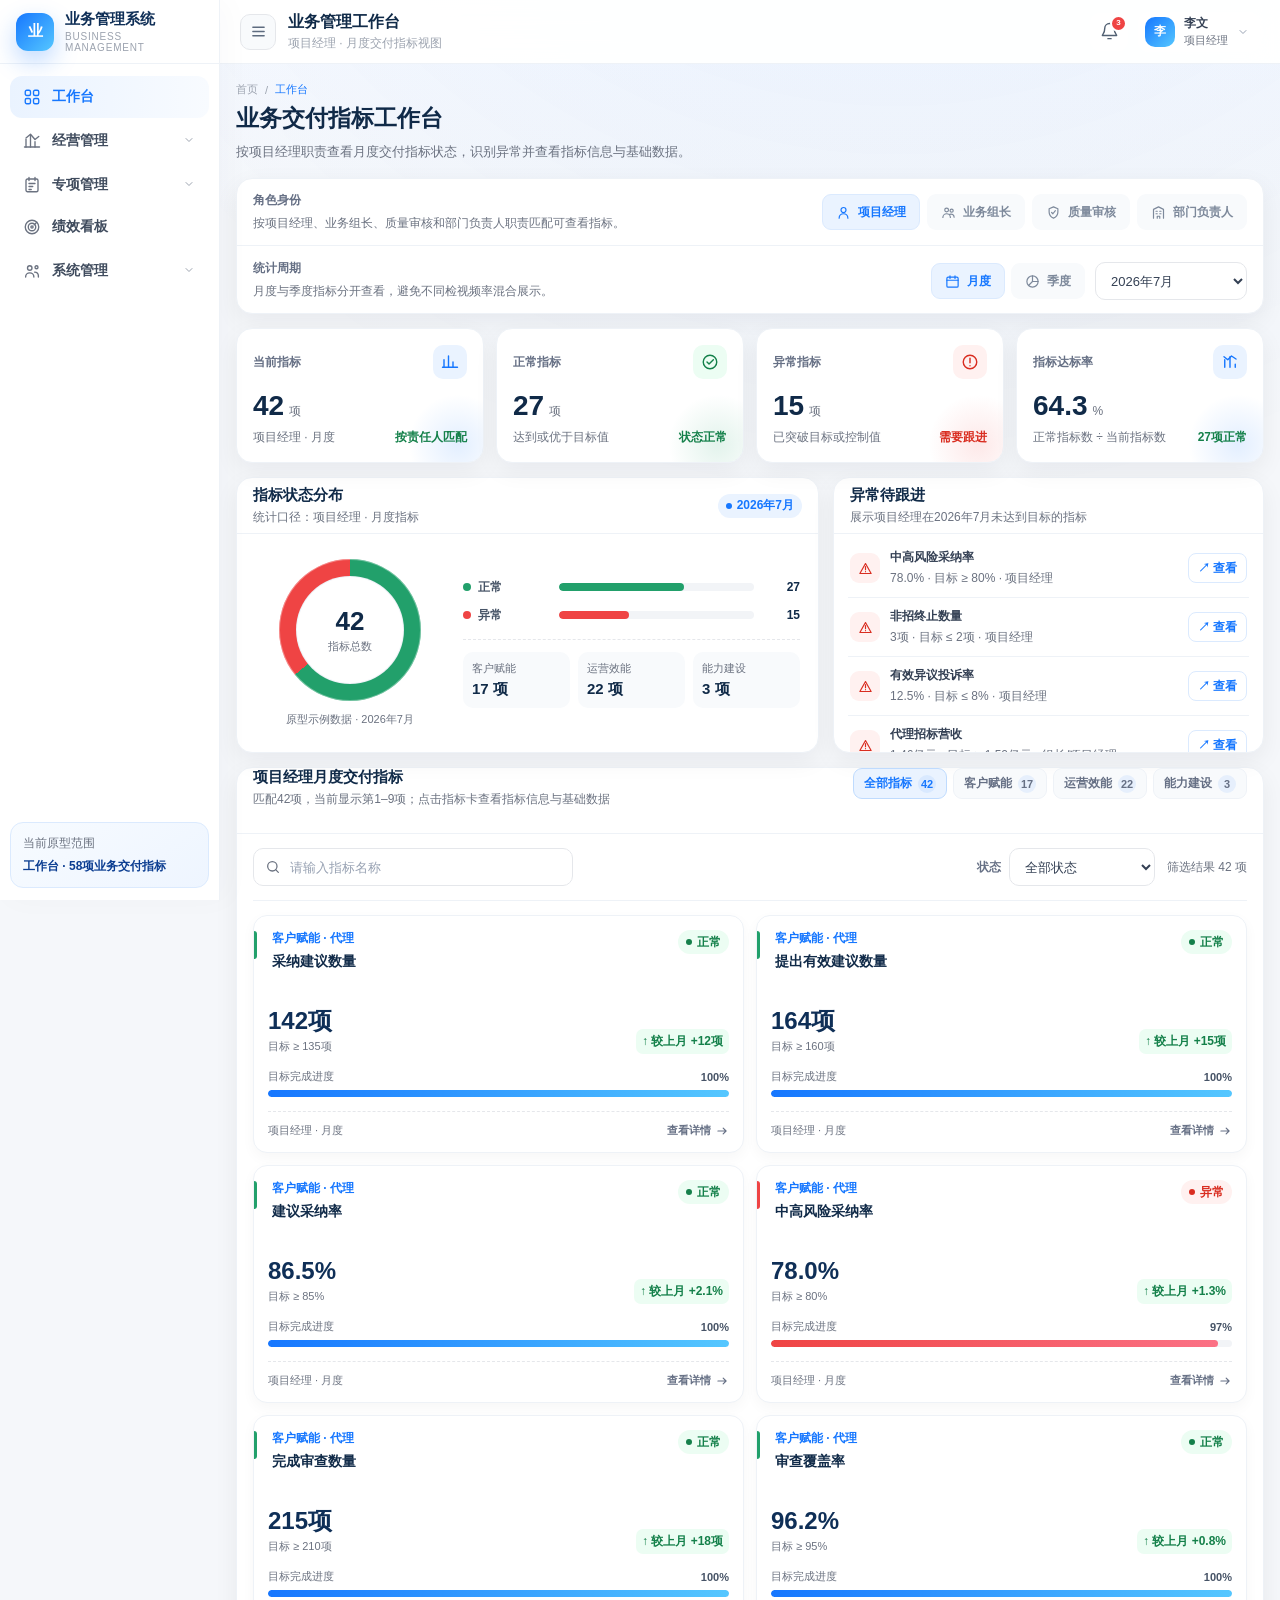
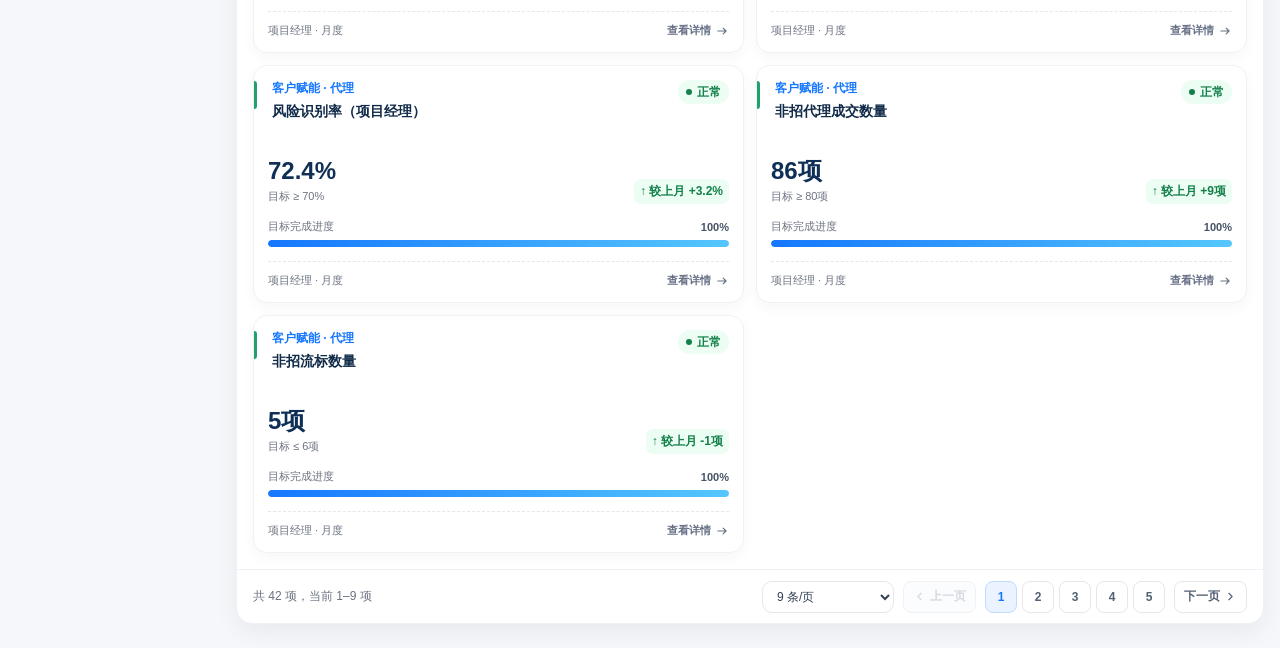
==== commit 112f0c3d: "feat: expand reporting and management workflows" ====
--- a/pages/dashboard.html
+++ b/pages/dashboard.html
@@ -52,7 +52,7 @@
           <div class="page-title">
             <div class="breadcrumb"><span>首页</span><span>/</span><span class="current">工作台</span></div>
             <h1>业务交付指标工作台</h1>
-            <p id="pageViewDescription">按项目经理职责查看月度交付指标状态，识别异常并穿透查看个人与所属业务组明细。</p>
+            <p id="pageViewDescription">按项目经理职责查看月度交付指标状态，识别异常并查看指标信息与基础数据。</p>
           </div>
         </div>
 
@@ -156,7 +156,7 @@
   </div>
 
   <div class="drawer-mask hidden" id="metricDrawerMask"></div>
-  <aside class="drawer hidden" id="metricDrawer" role="dialog" aria-modal="true" aria-labelledby="metricDrawerTitle">
+  <aside class="drawer metric-detail-drawer hidden" id="metricDrawer" role="dialog" aria-modal="true" aria-labelledby="metricDrawerTitle">
     <div class="drawer-head">
       <div><h2 id="metricDrawerTitle">指标详情</h2><p id="metricDrawerSubtitle"></p></div>
       <button type="button" class="icon-only-btn" id="closeMetricDrawer" aria-label="关闭指标详情">
@@ -164,25 +164,13 @@
       </button>
     </div>
     <div class="drawer-body" id="metricDrawerBody"></div>
-    <div class="drawer-foot">
-      <button type="button" class="ghost-btn" id="drawerCloseButton">
-        <svg viewBox="0 0 24 24" aria-hidden="true"><path d="M18 6 6 18M6 6l12 12"/></svg>
-        关闭
-      </button>
-      <button type="button" class="secondary-btn" id="drawerExportButton">
-        <svg viewBox="0 0 24 24" aria-hidden="true"><path d="M12 3v12m0 0 4-4m-4 4-4-4"/><path d="M5 19h14"/></svg>
-        导出明细
-      </button>
-      <button type="button" class="primary-btn" id="drawerDetailButton">
-        <svg viewBox="0 0 24 24" aria-hidden="true"><path d="M4 19V5a2 2 0 0 1 2-2h12a2 2 0 0 1 2 2v14"/><path d="M8 7h8M8 11h8M8 15h5"/></svg>
-        查看基础数据
-      </button>
-    </div>
   </aside>
 
   <script src="../assets/js/navigation.js"></script>
   <script src="../assets/js/common.js"></script>
   <script src="../assets/js/pagination.js"></script>
+  <script src="../assets/vendor/exceljs.min.js"></script>
+  <script src="../assets/js/excel-export.js"></script>
   <script src="../assets/js/dashboard.js"></script>
 </body>
 </html>
--- a/assets/css/dashboard.css
+++ b/assets/css/dashboard.css
@@ -584,18 +584,25 @@
   position: relative;
   min-height: 204px;
   padding: 14px;
+  cursor: pointer;
   background: #fff;
   border: 1px solid var(--line);
   border-radius: 14px;
   box-shadow: 0 5px 14px rgba(17, 24, 39, 0.035);
   outline: none;
-  transition: transform 0.16s ease, border-color 0.16s ease, box-shadow 0.16s ease;
-}
-
-.metric-card:hover,
+  transition: transform 0.16s ease, border-color 0.16s ease, box-shadow 0.16s ease, background-color 0.16s ease;
+}
+
+.metric-card:hover {
+  border-color: var(--primary-border);
+  background: var(--primary-panel-bg);
+  box-shadow: 0 10px 24px rgba(var(--primary-rgb), 0.10);
+  transform: translateY(-3px);
+}
+
 .metric-card:focus-visible {
-  border-color: var(--primary-border);
-  box-shadow: 0 10px 24px rgba(var(--primary-rgb), 0.10);
+  border-color: var(--focus-border);
+  box-shadow: 0 0 0 3px var(--focus-ring), 0 10px 24px rgba(var(--primary-rgb), 0.10);
   transform: translateY(-2px);
 }
 
@@ -740,6 +747,41 @@
   text-overflow: ellipsis;
 }
 
+.metric-meta-info {
+  min-width: 0;
+}
+
+.metric-card-action {
+  flex: 0 0 auto;
+  display: inline-flex;
+  align-items: center;
+  gap: 4px;
+  color: #667085;
+  font-weight: 700;
+  transition: color 0.16s ease;
+}
+
+.metric-card-action svg {
+  width: 14px;
+  height: 14px;
+  fill: none;
+  stroke: currentColor;
+  stroke-width: 2;
+  stroke-linecap: round;
+  stroke-linejoin: round;
+  transition: transform 0.16s ease;
+}
+
+.metric-card:hover .metric-card-action,
+.metric-card:focus-visible .metric-card-action {
+  color: var(--primary);
+}
+
+.metric-card:hover .metric-card-action svg,
+.metric-card:focus-visible .metric-card-action svg {
+  transform: translateX(2px);
+}
+
 .empty-state {
   grid-column: 1 / -1;
   padding: 60px 20px;
@@ -762,86 +804,376 @@
   margin-top: 16px;
 }
 
-.drawer-metric-summary {
-  display: grid;
-  grid-template-columns: repeat(3, minmax(0, 1fr));
-  gap: 10px;
-  margin-bottom: 16px;
-}
-
-.drawer-stat {
-  padding: 12px;
+.metric-detail-drawer {
+  width: min(1380px, calc(100vw - 64px));
+}
+
+.metric-detail-drawer .drawer-body {
+  padding: 0;
+  overflow: auto;
+  background: #fff;
+}
+
+.metric-integrated-layout {
+  min-height: 100%;
+  display: flex;
+  flex-direction: column;
+}
+
+.metric-overview-panel {
+  flex: 0 0 auto;
+  padding: 12px 20px;
   background: #f8fafc;
+  border-bottom: 1px solid var(--line);
+}
+
+.metric-overview-card {
+  overflow: hidden;
+  background: #fff;
   border: 1px solid var(--line);
   border-radius: 11px;
 }
 
-.drawer-stat span,
-.drawer-stat strong {
-  display: block;
-}
-
-.drawer-stat span {
-  color: var(--muted);
-  font-size: var(--font-size-secondary);
-}
-
-.drawer-stat strong {
-  margin-top: 6px;
+.metric-basic-grid {
+  display: grid;
+  grid-template-columns: repeat(4, minmax(0, 1fr));
+  gap: 1px;
+  background: #e8edf3;
+}
+
+.metric-basic-item {
+  min-width: 0;
+  min-height: 62px;
+  padding: 9px 14px;
+  background: #fff;
+}
+
+.metric-basic-item > span,
+.metric-basic-item > strong,
+.metric-basic-item > small {
+  display: block;
+}
+
+.metric-basic-item > span {
+  color: var(--muted);
+  font-size: var(--font-size-secondary);
+}
+
+.metric-basic-item > strong {
+  margin-top: 4px;
+  overflow: hidden;
   color: var(--heading);
-  font-size: 16px;
-}
-
-.drawer-section {
-  margin-top: 16px;
-}
-
-.drawer-section h3 {
-  margin: 0 0 9px;
+  font-size: var(--font-size-panel-title);
+  text-overflow: ellipsis;
+  white-space: nowrap;
+}
+
+.metric-basic-key {
+  background: #fff;
+}
+
+.metric-basic-key > strong {
+  color: var(--primary);
+}
+
+.metric-basic-attribute {
+  background: #fff;
+}
+
+.metric-basic-attribute > strong {
   color: var(--heading);
-  font-size: 13px;
-}
-
-.drawer-definition {
+}
+
+.metric-basic-item > strong.normal,
+.metric-basic-result em.normal {
+  color: #14804a;
+}
+
+.metric-basic-item > strong.abnormal,
+.metric-basic-result em.abnormal {
+  color: #b42318;
+}
+
+.metric-basic-result {
+  min-width: 0;
+  display: flex;
+  align-items: center;
+  gap: 8px;
+  margin-top: 4px;
+}
+
+.metric-basic-result strong {
+  overflow: hidden;
+  color: var(--heading);
+  font-size: var(--font-size-panel-title);
+  text-overflow: ellipsis;
+  white-space: nowrap;
+}
+
+.metric-basic-result em {
+  flex: 0 0 auto;
+  font-size: var(--font-size-secondary);
+  font-style: normal;
+}
+
+.metric-basic-item > small {
+  margin-top: 3px;
+  overflow: hidden;
+  color: #667085;
+  font-size: var(--font-size-secondary);
+  text-overflow: ellipsis;
+  white-space: nowrap;
+}
+
+.metric-basic-definition p {
+  margin: 4px 0 0;
+  color: #475467;
+  font-size: var(--font-size-body);
+  line-height: 1.45;
+}
+
+.metric-basic-definition.wide {
+  grid-column: span 2;
+}
+
+.metric-base-data-panel {
+  flex: 0 0 auto;
+  min-width: 0;
+  display: flex;
+  flex-direction: column;
+  padding: 12px 20px 20px;
+  overflow: visible;
+  background: #fff;
+}
+
+.base-data-section-head {
+  display: flex;
+  align-items: center;
+  gap: 10px;
+  margin-bottom: 9px;
+}
+
+.base-data-section-head h3 {
   margin: 0;
-  padding: 12px;
-  color: #475467;
-  background: var(--primary-panel-bg);
-  border: 1px solid var(--primary-border-soft);
+  color: var(--heading);
+  font-size: var(--font-size-panel-title);
+}
+
+.base-data-section-head p {
+  margin: 0;
+  color: var(--muted);
+  font-size: var(--font-size-secondary);
+}
+
+.base-data-toolbar {
+  display: grid;
+  grid-template-columns: minmax(360px, 1fr) 250px auto auto;
+  align-items: center;
+  gap: 10px;
+  margin-bottom: 12px;
+}
+
+.base-data-search {
+  position: relative;
+  display: block;
+}
+
+.base-data-search svg {
+  position: absolute;
+  top: 50%;
+  left: 12px;
+  width: 16px;
+  height: 16px;
+  color: #98a2b3;
+  fill: none;
+  stroke: currentColor;
+  stroke-width: 2;
+  stroke-linecap: round;
+  stroke-linejoin: round;
+  transform: translateY(-50%);
+  pointer-events: none;
+}
+
+.base-data-search input {
+  width: 100%;
+  height: 38px;
+  padding: 0 12px 0 38px;
+  color: #344054;
+  background: #fff;
+  border: 1px solid var(--border);
+  border-radius: var(--radius-control);
+  outline: none;
+  font-size: var(--font-size-control);
+}
+
+.base-data-search input:focus,
+.base-data-filter select:focus {
+  border-color: var(--focus-border);
+  box-shadow: 0 0 0 3px var(--focus-ring);
+}
+
+.base-data-filter > span {
+  display: block;
+  color: #667085;
+  font-size: var(--font-size-secondary);
+  font-weight: 700;
+}
+
+.base-data-filter {
+  display: grid;
+  grid-template-columns: auto minmax(140px, 1fr);
+  align-items: center;
+  gap: 8px;
+}
+
+.base-data-filter select {
+  width: 100%;
+  height: 38px;
+}
+
+.base-data-reset {
+  height: 38px;
+}
+
+.base-data-export {
+  height: 38px;
+}
+
+.base-data-table-wrap {
+  flex: 0 0 auto;
+  width: 100%;
+  overflow: hidden;
+  border: 1px solid var(--line);
   border-radius: 11px;
-  font-size: 12px;
-  line-height: 1.7;
-}
-
-.detail-table {
+}
+
+.base-data-table {
   width: 100%;
-  overflow: hidden;
+  table-layout: fixed;
   border-collapse: separate;
   border-spacing: 0;
-  border: 1px solid var(--line);
-  border-radius: 11px;
-}
-
-.detail-table th,
-.detail-table td {
-  padding: 10px;
+}
+
+.base-data-col-code {
+  width: 18%;
+}
+
+.base-data-col-project {
+  width: 27%;
+}
+
+.base-data-col-group {
+  width: 13%;
+}
+
+.base-data-col-owner {
+  width: 9%;
+}
+
+.base-data-col-result,
+.base-data-col-status {
+  width: 10%;
+}
+
+.base-data-col-date {
+  width: 13%;
+}
+
+.base-data-table th,
+.base-data-table td {
+  height: 44px;
+  overflow: hidden;
+  padding: 9px 12px;
+  color: #475467;
+  background: #fff;
   border-bottom: 1px solid var(--line);
-  font-size: var(--font-size-secondary);
+  font-size: var(--font-size-body);
   text-align: left;
-}
-
-.detail-table th {
-  color: #667085;
+  text-overflow: ellipsis;
+  white-space: nowrap;
+}
+
+.base-data-table th {
+  position: sticky;
+  top: 0;
+  z-index: 1;
+  height: 40px;
+  color: #526173;
   background: #f8fafc;
-  font-weight: 700;
-}
-
-.detail-table td {
+  font-size: var(--font-size-secondary);
+  font-weight: 700;
+}
+
+.base-data-table tbody tr:hover td {
+  background: var(--primary-panel-bg);
+}
+
+.base-data-table tbody tr:last-child td {
+  border-bottom: 0;
+}
+
+.base-data-code {
+  display: block;
+  overflow: hidden;
   color: #344054;
-}
-
-.detail-table tr:last-child td {
-  border-bottom: 0;
+  font-weight: 600;
+  text-overflow: ellipsis;
+  white-space: nowrap;
+}
+
+.base-data-project {
+  display: block;
+  overflow: hidden;
+  color: #344054;
+  font-weight: 700;
+  text-overflow: ellipsis;
+  white-space: nowrap;
+}
+
+.base-data-status {
+  display: inline-flex;
+  align-items: center;
+  min-height: 24px;
+  padding: 0 8px;
+  border-radius: 999px;
+  font-size: var(--font-size-secondary);
+  font-weight: 700;
+}
+
+.base-data-status.normal {
+  color: #14804a;
+  background: #ecfdf3;
+}
+
+.base-data-status.abnormal {
+  color: #b42318;
+  background: #fef3f2;
+}
+
+.base-data-empty {
+  padding: 34px 20px;
+  text-align: center;
+}
+
+.base-data-empty strong,
+.base-data-empty span {
+  display: block;
+}
+
+.base-data-empty strong {
+  color: var(--heading);
+  font-size: var(--font-size-section);
+}
+
+.base-data-empty span {
+  margin-top: 7px;
+  color: var(--muted);
+  font-size: var(--font-size-secondary);
+}
+
+.base-data-pagination {
+  flex: 0 0 auto;
+  margin-top: 12px;
 }
 
 @media (max-width: 1380px) {
@@ -873,6 +1205,31 @@
   }
 }
 
+@media (max-width: 1100px) {
+  .metric-detail-drawer {
+    width: calc(100vw - 32px);
+  }
+
+  .base-data-toolbar {
+    grid-template-columns: minmax(300px, 1fr) 230px auto auto;
+  }
+}
+
+@media (max-width: 900px) {
+  .metric-detail-drawer {
+    width: 100vw;
+  }
+
+  .base-data-table-wrap {
+    overflow-x: auto;
+    overflow-y: hidden;
+  }
+
+  .base-data-table {
+    min-width: 900px;
+  }
+}
+
 @media (max-width: 980px) {
   .dashboard-summary {
     grid-template-columns: repeat(2, minmax(0, 1fr));
@@ -884,6 +1241,14 @@
 }
 
 @media (max-width: 720px) {
+  .base-data-toolbar {
+    grid-template-columns: minmax(240px, 1fr) 150px;
+  }
+
+  .metric-basic-grid {
+    grid-template-columns: repeat(2, minmax(0, 1fr));
+  }
+
   .indicator-metric-status-filter,
   .indicator-metric-status-filter .form-select {
     width: 100%;
